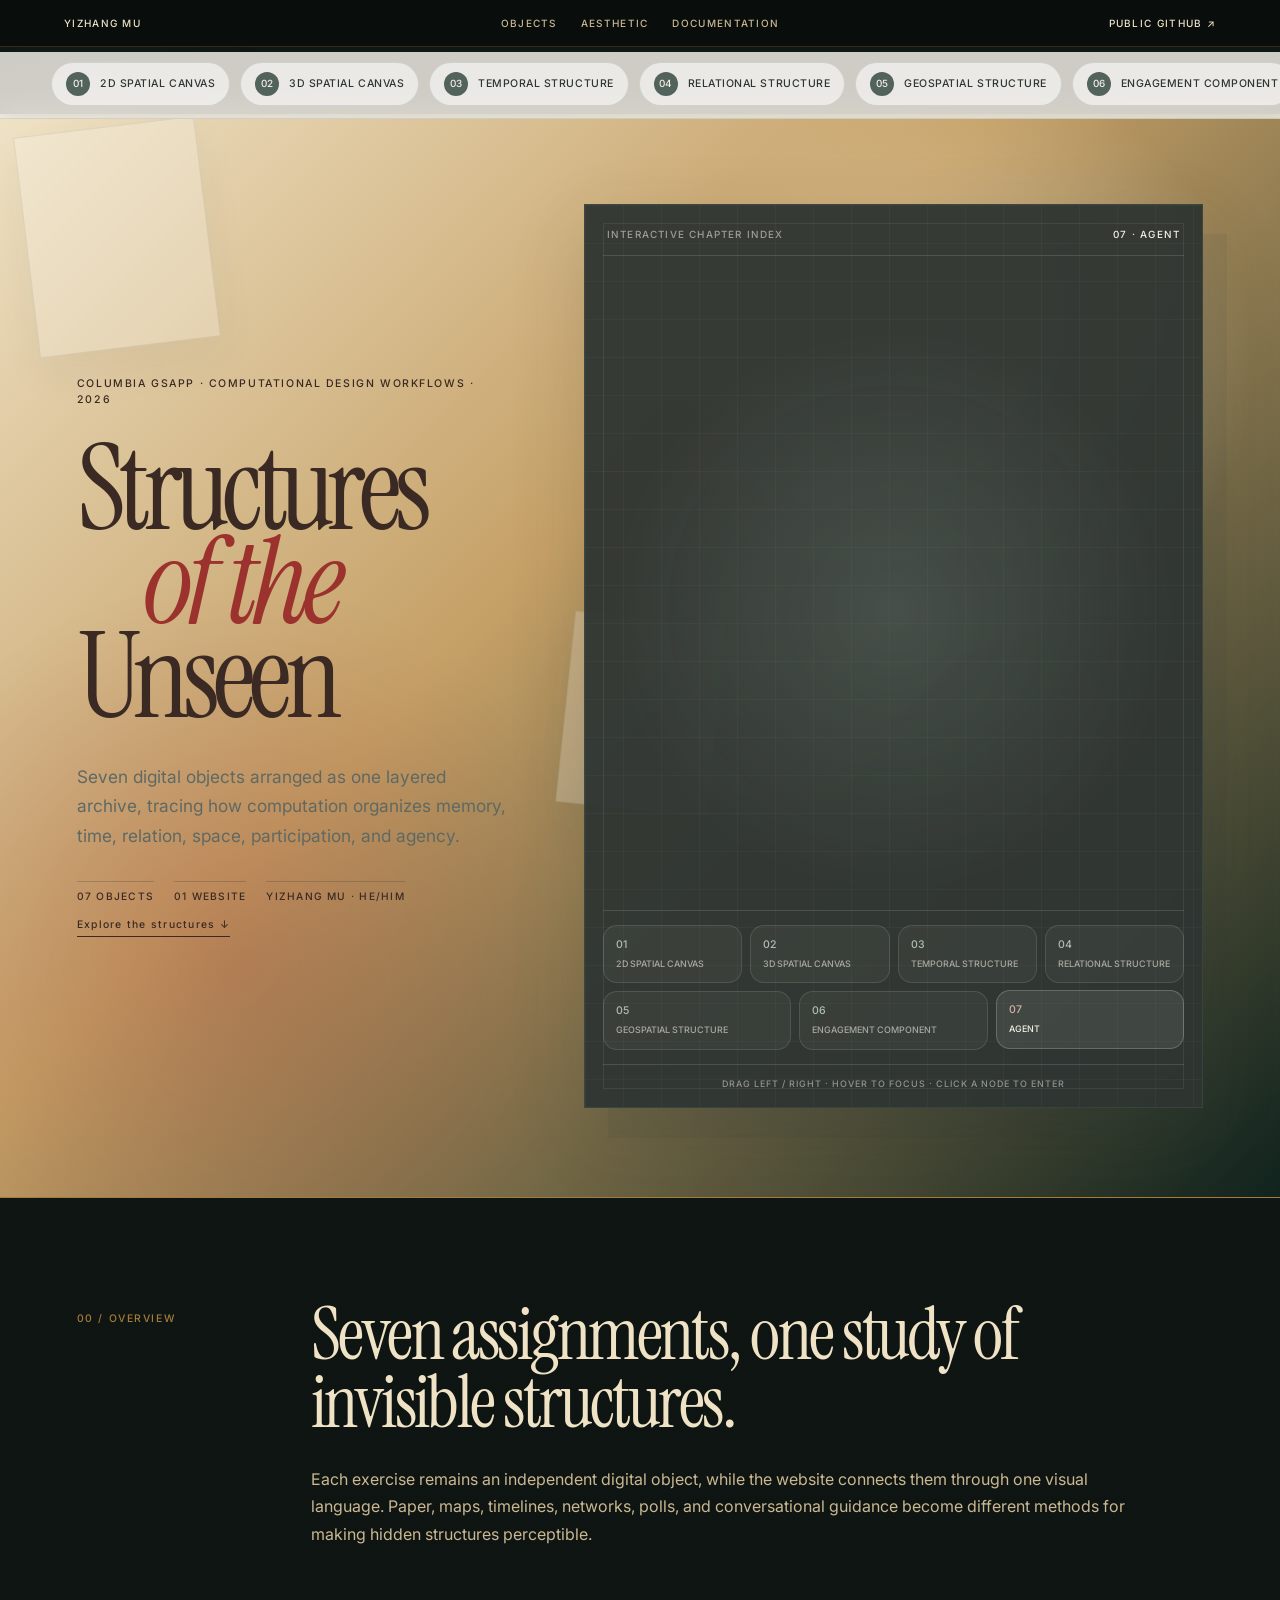
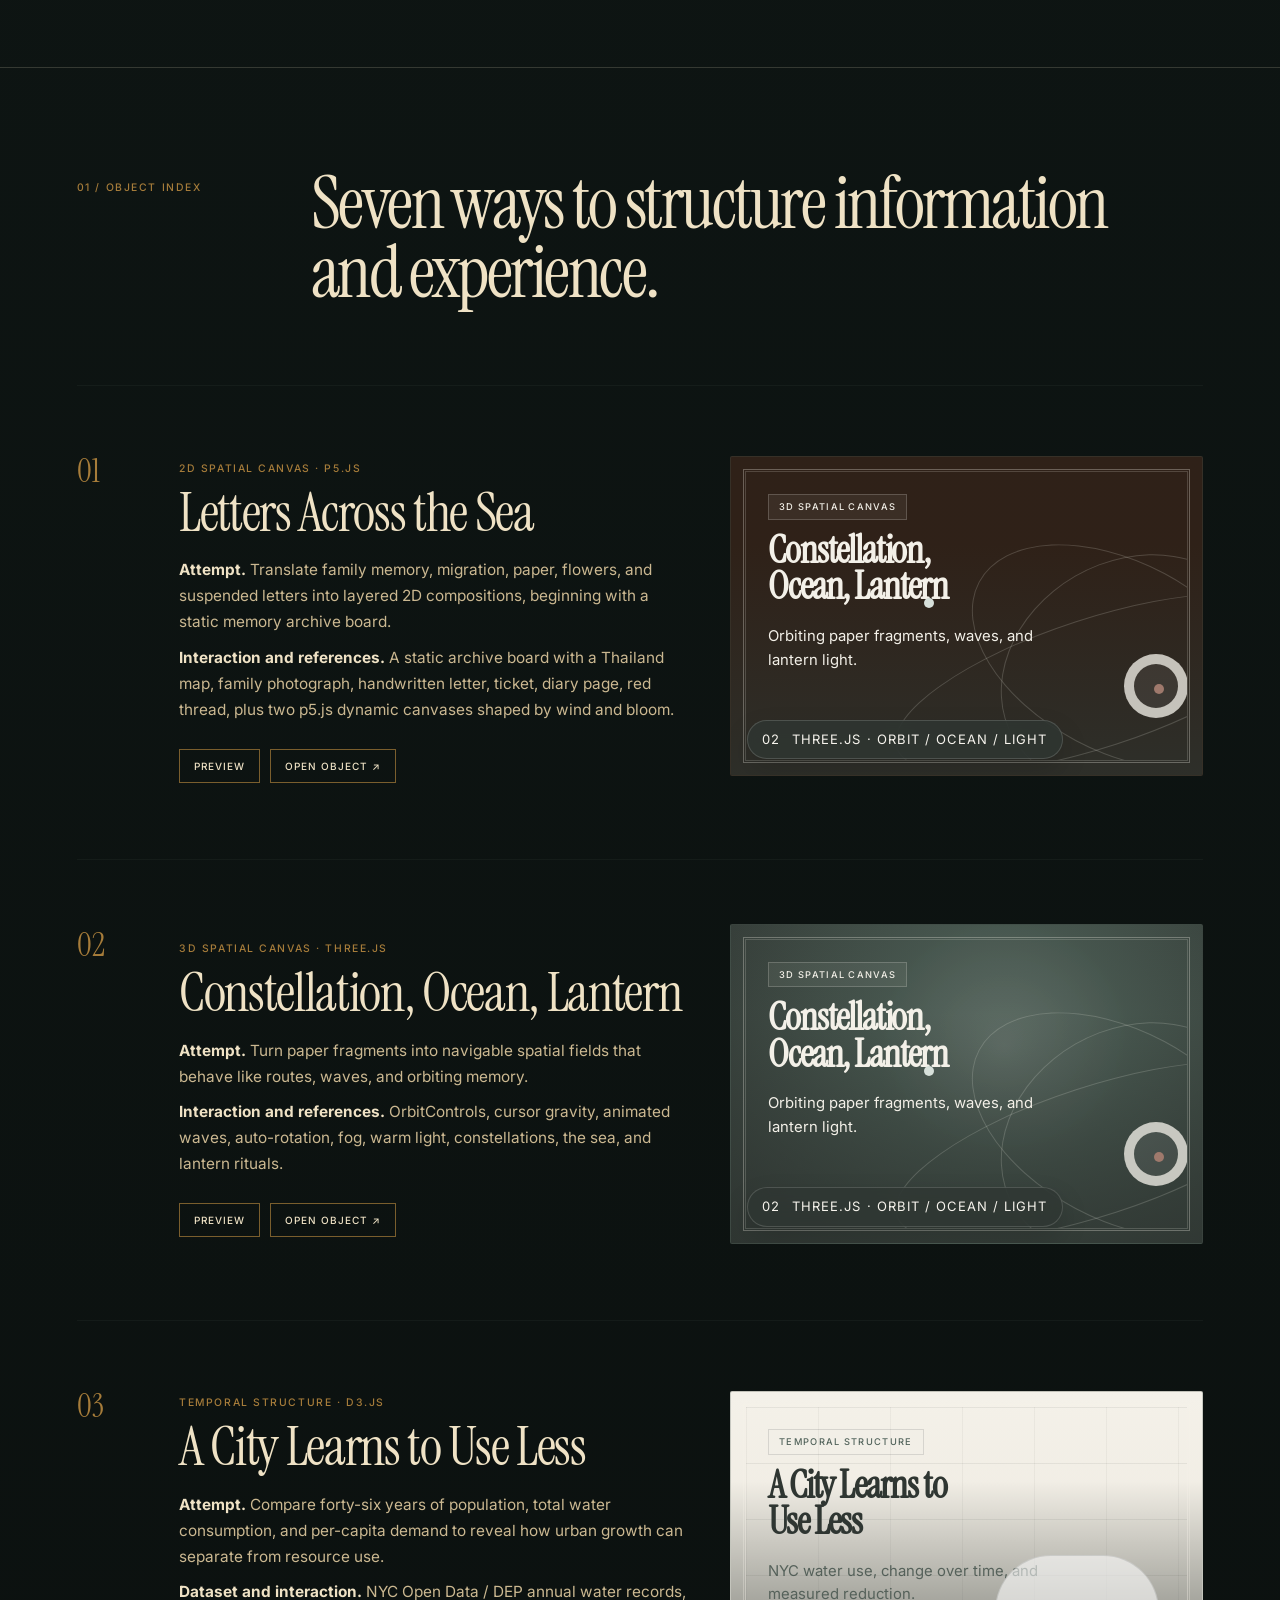
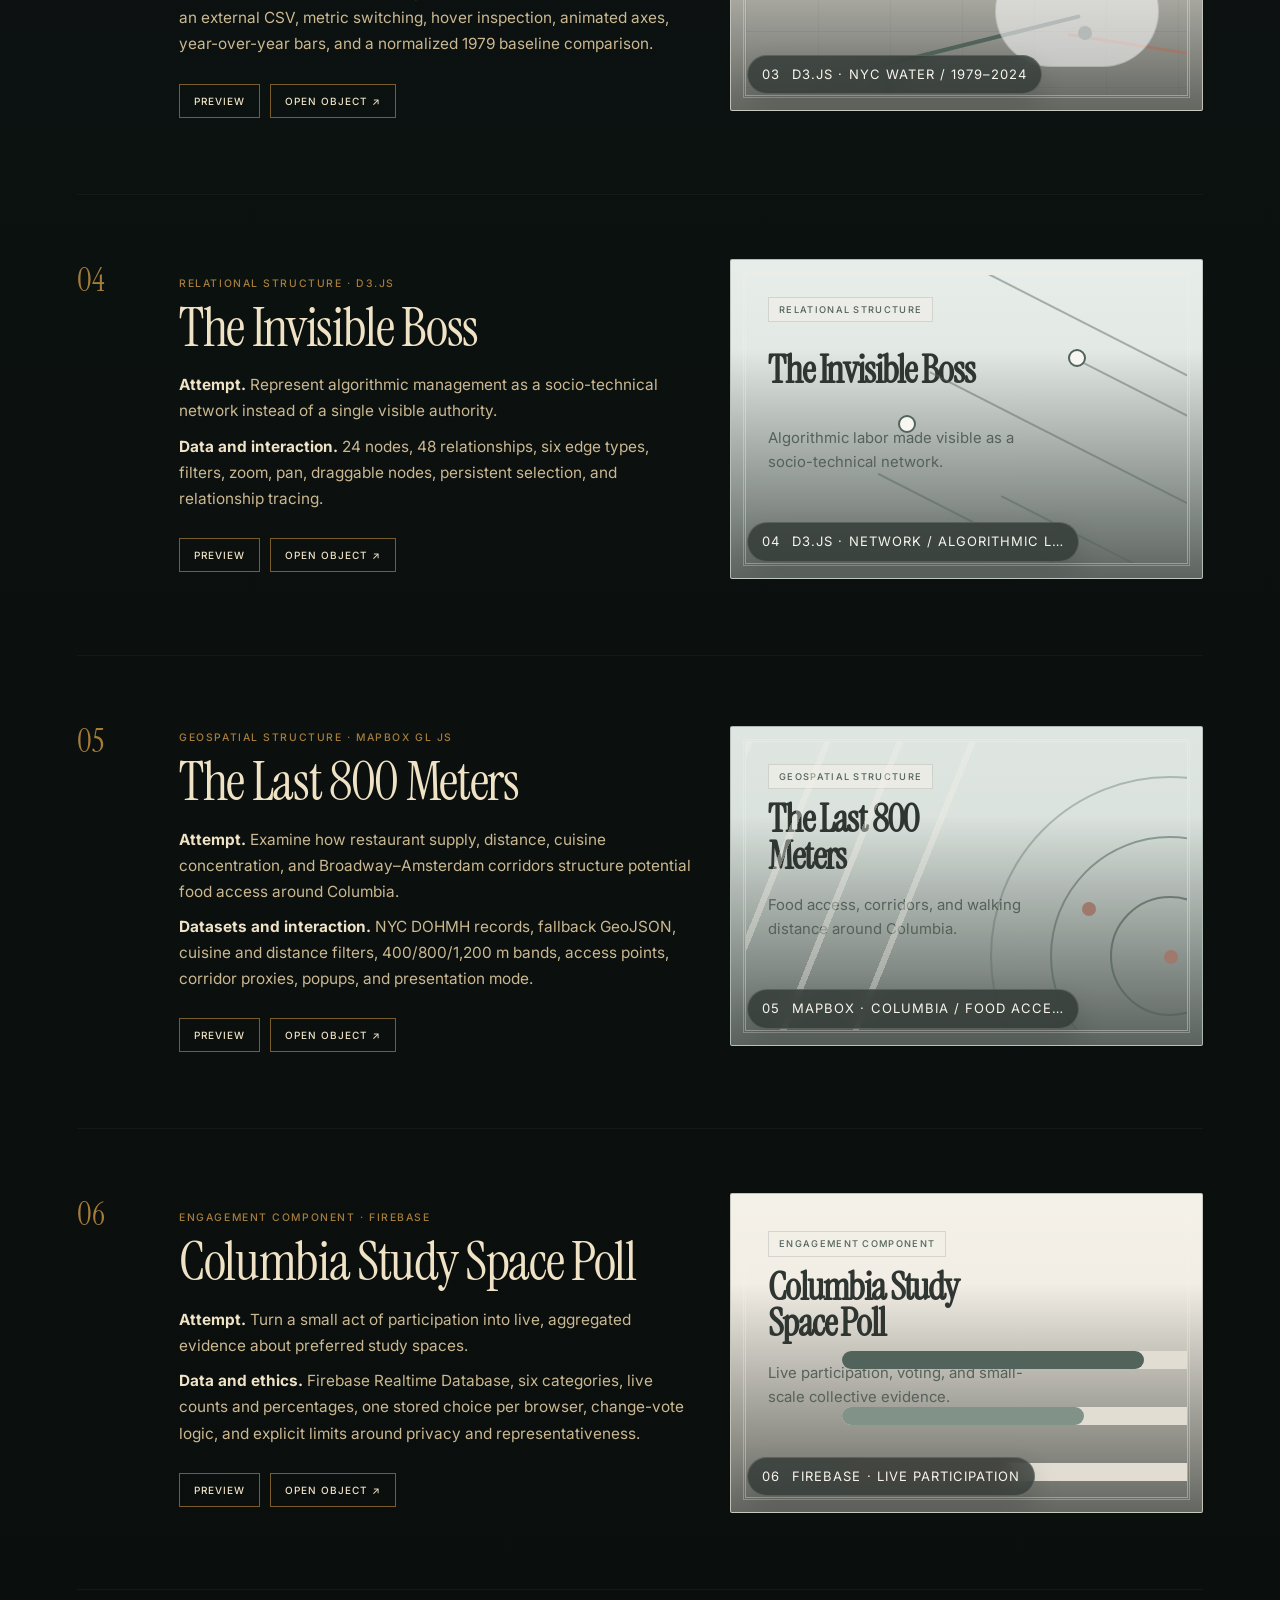
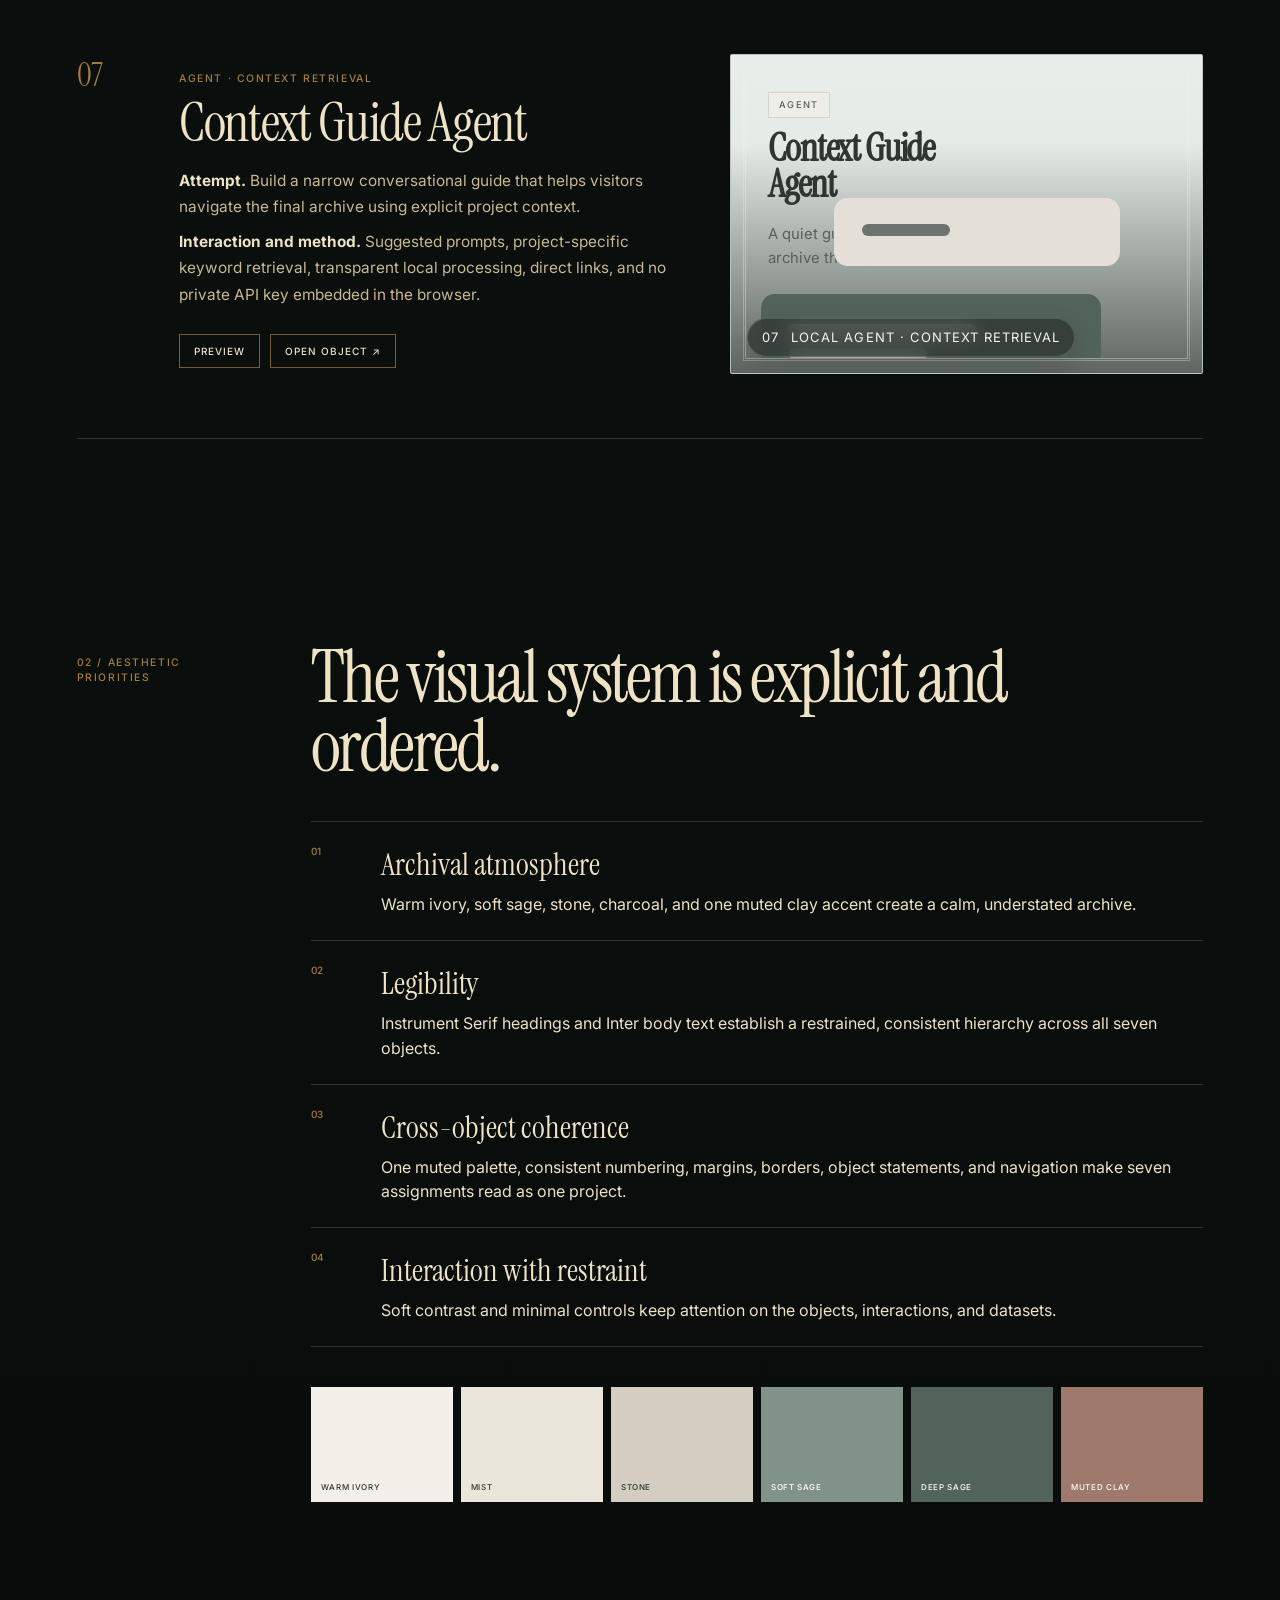
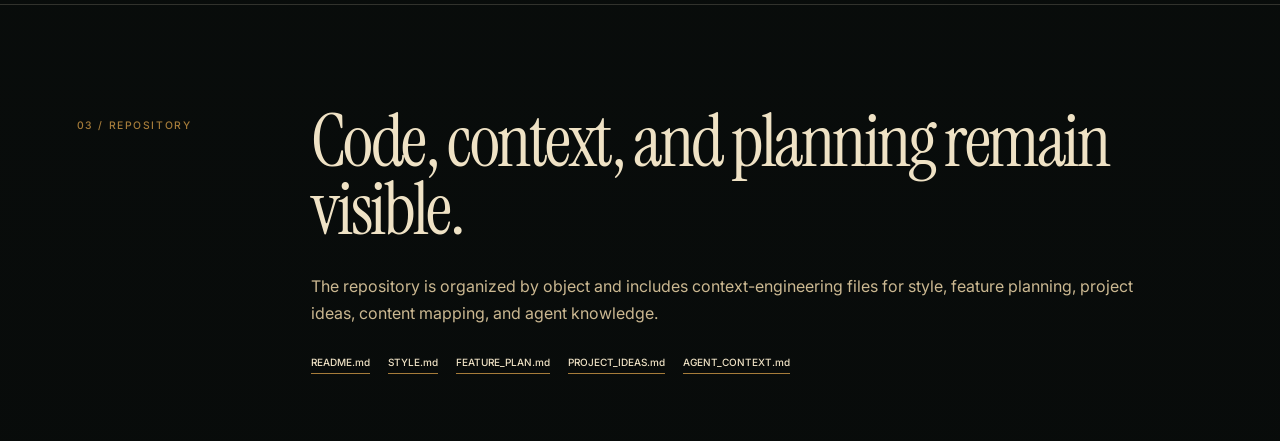
==== index.html @ 0175c6d7 "Add files via upload" ====
<!DOCTYPE html>

<html lang="en">
<head>
<meta charset="utf-8"/>
<meta content="width=device-width,initial-scale=1" name="viewport"/>
<meta content="Structures of the Unseen: seven digital objects for Columbia GSAPP Computational Design Workflows by Yizhang Mu." name="description"/>
<title>
   Structures of the Unseen — Yizhang Mu
  </title>
<link href="https://fonts.googleapis.com" rel="preconnect"/>
<link crossorigin="" href="https://fonts.gstatic.com" rel="preconnect"/>
<link href="https://fonts.googleapis.com/css2?family=Instrument+Serif:ital@0;1&amp;family=Inter:wght@400;700&amp;display=swap" rel="stylesheet"/><link href="styles.css" rel="stylesheet"/>
<link href="assets/quiet-theme.css" rel="stylesheet"/>
<meta content="#f3f0e8" name="theme-color"/>
</head>
<body>
<div aria-hidden="true" class="site-loader">
<div class="loader-orbit">
<i>
</i>
<i>
</i>
<i>
</i>
</div>
<p>
<span>
     07
    </span>
    assembling the structures
   </p>
</div>
<header class="topbar">
<a href="#top">
    Yizhang Mu
   </a>
<nav>
<a href="#objects">
     Objects
    </a>
<a href="#aesthetic">
     Aesthetic
    </a>
<a href="#documentation">
     Documentation
    </a>
</nav>
<a href="https://github.com/ym3178-afk/CWF" rel="noreferrer" target="_blank">
    Public GitHub ↗
   </a>
</header>
<nav aria-label="Quick links to the seven works" class="top-directory">
<a href="#object-01"><span>01</span>2D Spatial Canvas</a>
<a href="#object-02"><span>02</span>3D Spatial Canvas</a>
<a href="#object-03"><span>03</span>Temporal Structure</a>
<a href="#object-04"><span>04</span>Relational Structure</a>
<a href="#object-05"><span>05</span>Geospatial Structure</a>
<a href="#object-06"><span>06</span>Engagement Component</a>
<a href="#object-07"><span>07</span>Agent</a>
</nav>
<main id="top">
<section aria-labelledby="hero-title" class="hero orbital-hero">
<div class="hero-copy">
<p class="meta">
      COLUMBIA GSAPP · COMPUTATIONAL DESIGN WORKFLOWS · 2026
     </p>
<h1 id="hero-title">
<span>
       Structures
      </span>
<em>
       of the
      </em>
<span>
       Unseen
      </span>
</h1>
<p class="hero-statement">
      Seven digital objects arranged as one layered archive, tracing how computation organizes memory, time, relation, space, participation, and agency.
     </p>
<div aria-label="Project facts" class="hero-facts">
<span>
       07 OBJECTS
      </span>
<span>
       01 WEBSITE
      </span>
<span>
       YIZHANG MU · HE/HIM
      </span>
</div>
<a class="enter" href="#objects">
      Explore the structures ↓
     </a>
</div>
<div aria-label="Interactive chapter directory" class="sphere-stage">
<div class="sphere-heading">
<span>
       INTERACTIVE CHAPTER INDEX
      </span>
<strong id="sphere-current">
       01 · 2D Spatial Canvas
      </strong>
</div>
<canvas aria-label="Rotating spherical navigation with seven chapter nodes. Drag left or right and click a node to open its chapter." id="chapter-sphere">
</canvas>
<nav aria-label="Seven digital object chapters" class="sphere-labels">
<button data-node="0" data-target="object-01" type="button">
<span>
        01
       </span>
       2D spatial canvas
      </button>
<button data-node="1" data-target="object-02" type="button">
<span>
        02
       </span>
       3D spatial canvas
      </button>
<button data-node="2" data-target="object-03" type="button">
<span>
        03
       </span>
       Temporal structure
      </button>
<button data-node="3" data-target="object-04" type="button">
<span>
        04
       </span>
       Relational structure
      </button>
<button data-node="4" data-target="object-05" type="button">
<span>
        05
       </span>
       Geospatial structure
      </button>
<button data-node="5" data-target="object-06" type="button">
<span>
        06
       </span>
       Engagement component
      </button>
<button data-node="6" data-target="object-07" type="button">
<span>
        07
       </span>
       Agent
      </button>
</nav>
<p class="sphere-hint">
      Drag left / right · hover to focus · click a node to enter
     </p>
</div>
</section>
<section class="intro section">
<p class="index">
     00 / OVERVIEW
    </p>
<div>
<h2>
      Seven assignments, one study of invisible structures.
     </h2>
<p>
      Each exercise remains an independent digital object, while the website connects them through one visual language. Paper, maps, timelines, networks, polls, and conversational guidance become different methods for making hidden structures perceptible.
     </p>
</div>
</section>
<section class="objects" id="objects">
<div class="heading">
<p class="index">
      01 / OBJECT INDEX
     </p>
<h2>
      Seven ways to structure information and experience.
     </h2>
</div>
<article data-chapter="0" id="object-01">
<b>
      01
     </b>
<div>
<p class="type">
       2D SPATIAL CANVAS · P5.JS
      </p>
<h3>
       Letters Across the Sea
      </h3>
<p>
<strong>
        Attempt.
       </strong>
       Translate family memory, migration, paper, flowers, and suspended letters into layered 2D compositions, beginning with a static memory archive board.
      </p>
<p>
<strong>
        Interaction and references.
       </strong>
       A static archive board with a Thailand map, family photograph, handwritten letter, ticket, diary page, red thread, plus two p5.js dynamic canvases shaped by wind and bloom.
      </p>
<div class="actions">
<button data-src="objects/01-2d-spatial-canvas/index.html" data-title="2D Spatial Canvas">
        Preview
       </button>
<a href="objects/01-2d-spatial-canvas/index.html">
        Open object ↗
       </a>
</div>
</div>
<figure class="project-cover cover-editorial cover-02"><div class="cover-layout"><span class="cover-kicker">3D SPATIAL CANVAS</span><h4>Constellation, Ocean, Lantern</h4><p>Orbiting paper fragments, waves, and lantern light.</p><div class="cover-ornament"><i></i><i></i><i></i><i></i><i></i></div></div><figcaption><span>02</span><strong>THREE.JS · ORBIT / OCEAN / LIGHT</strong></figcaption></figure>
</article><article data-chapter="1" id="object-02">
<b>
      02
     </b>
<div>
<p class="type">
       3D SPATIAL CANVAS · THREE.JS
      </p>
<h3>
       Constellation, Ocean, Lantern
      </h3>
<p>
<strong>
        Attempt.
       </strong>
       Turn paper fragments into navigable spatial fields that behave like routes, waves, and orbiting memory.
      </p>
<p>
<strong>
        Interaction and references.
       </strong>
       OrbitControls, cursor gravity, animated waves, auto-rotation, fog, warm light, constellations, the sea, and lantern rituals.
      </p>
<div class="actions">
<button data-src="objects/02-3d-spatial-canvas/index.html" data-title="3D Spatial Canvas">
        Preview
       </button>
<a href="objects/02-3d-spatial-canvas/index.html">
        Open object ↗
       </a>
</div>
</div>
<figure class="project-cover cover-editorial cover-02"><div class="cover-layout"><span class="cover-kicker">3D SPATIAL CANVAS</span><h4>Constellation, Ocean, Lantern</h4><p>Orbiting paper fragments, waves, and lantern light.</p><div class="cover-ornament"><i></i><i></i><i></i><i></i><i></i></div></div><figcaption><span>02</span><strong>THREE.JS · ORBIT / OCEAN / LIGHT</strong></figcaption></figure>
</article>
<article data-chapter="2" id="object-03">
<b>
      03
     </b>
<div>
<p class="type">
       TEMPORAL STRUCTURE · D3.JS
      </p>
<h3>
       A City Learns to Use Less
      </h3>
<p>
<strong>
        Attempt.
       </strong>
       Compare forty-six years of population, total water consumption, and per-capita demand to reveal how urban growth can separate from resource use.
      </p>
<p>
<strong>
        Dataset and interaction.
       </strong>
       NYC Open Data / DEP annual water records, an external CSV, metric switching, hover inspection, animated axes, year-over-year bars, and a normalized 1979 baseline comparison.
      </p>
<div class="actions">
<button data-src="objects/03-temporal-structure/index.html" data-title="Temporal Structure">
        Preview
       </button>
<a href="objects/03-temporal-structure/index.html">
        Open object ↗
       </a>
</div>
</div>
<figure class="project-cover cover-editorial cover-03"><div class="cover-layout"><span class="cover-kicker">TEMPORAL STRUCTURE</span><h4>A City Learns to Use Less</h4><p>NYC water use, change over time, and measured reduction.</p><div class="cover-ornament"><i></i><i></i><i></i><i></i><i></i></div></div><figcaption><span>03</span><strong>D3.JS · NYC WATER / 1979–2024</strong></figcaption></figure>
</article>
<article data-chapter="3" id="object-04">
<b>
      04
     </b>
<div>
<p class="type">
       RELATIONAL STRUCTURE · D3.JS
      </p>
<h3>
       The Invisible Boss
      </h3>
<p>
<strong>
        Attempt.
       </strong>
       Represent algorithmic management as a socio-technical network instead of a single visible authority.
      </p>
<p>
<strong>
        Data and interaction.
       </strong>
       24 nodes, 48 relationships, six edge types, filters, zoom, pan, draggable nodes, persistent selection, and relationship tracing.
      </p>
<div class="actions">
<button data-src="objects/04-relational-structure/index.html" data-title="Relational Structure">
        Preview
       </button>
<a href="objects/04-relational-structure/index.html">
        Open object ↗
       </a>
</div>
</div>
<figure class="project-cover cover-editorial cover-04"><div class="cover-layout"><span class="cover-kicker">RELATIONAL STRUCTURE</span><h4>The Invisible Boss</h4><p>Algorithmic labor made visible as a socio-technical network.</p><div class="cover-ornament"><i></i><i></i><i></i><i></i><i></i><i></i></div></div><figcaption><span>04</span><strong>D3.JS · NETWORK / ALGORITHMIC LABOR</strong></figcaption></figure>
</article>
<article data-chapter="4" id="object-05">
<b>
      05
     </b>
<div>
<p class="type">
       GEOSPATIAL STRUCTURE · MAPBOX GL JS
      </p>
<h3>
       The Last 800 Meters
      </h3>
<p>
<strong>
        Attempt.
       </strong>
       Examine how restaurant supply, distance, cuisine concentration, and Broadway–Amsterdam corridors structure potential food access around Columbia.
      </p>
<p>
<strong>
        Datasets and interaction.
       </strong>
       NYC DOHMH records, fallback GeoJSON, cuisine and distance filters, 400/800/1,200 m bands, access points, corridor proxies, popups, and presentation mode.
      </p>
<div class="actions">
<button data-src="objects/05-geospatial-structure/index.html" data-title="Geospatial Structure">
        Preview
       </button>
<a href="objects/05-geospatial-structure/index.html">
        Open object ↗
       </a>
</div>
</div>
<figure class="project-cover cover-editorial cover-05"><div class="cover-layout"><span class="cover-kicker">GEOSPATIAL STRUCTURE</span><h4>The Last 800 Meters</h4><p>Food access, corridors, and walking distance around Columbia.</p><div class="cover-ornament"><i></i><i></i><i></i><i></i><i></i></div></div><figcaption><span>05</span><strong>MAPBOX · COLUMBIA / FOOD ACCESS</strong></figcaption></figure>
</article>
<article data-chapter="5" id="object-06">
<b>
      06
     </b>
<div>
<p class="type">
       ENGAGEMENT COMPONENT · FIREBASE
      </p>
<h3>
       Columbia Study Space Poll
      </h3>
<p>
<strong>
        Attempt.
       </strong>
       Turn a small act of participation into live, aggregated evidence about preferred study spaces.
      </p>
<p>
<strong>
        Data and ethics.
       </strong>
       Firebase Realtime Database, six categories, live counts and percentages, one stored choice per browser, change-vote logic, and explicit limits around privacy and representativeness.
      </p>
<div class="actions">
<button data-src="objects/06-engagement-component/index.html" data-title="Engagement Component">
        Preview
       </button>
<a href="objects/06-engagement-component/index.html">
        Open object ↗
       </a>
</div>
</div>
<figure class="project-cover cover-editorial cover-06"><div class="cover-layout"><span class="cover-kicker">ENGAGEMENT COMPONENT</span><h4>Columbia Study Space Poll</h4><p>Live participation, voting, and small-scale collective evidence.</p><div class="cover-ornament"><i></i><i></i><i></i><i></i><i></i><i></i></div></div><figcaption><span>06</span><strong>FIREBASE · LIVE PARTICIPATION</strong></figcaption></figure>
</article>
<article data-chapter="6" id="object-07">
<b>
      07
     </b>
<div>
<p class="type">
       AGENT · CONTEXT RETRIEVAL
      </p>
<h3>
       Context Guide Agent
      </h3>
<p>
<strong>
        Attempt.
       </strong>
       Build a narrow conversational guide that helps visitors navigate the final archive using explicit project context.
      </p>
<p>
<strong>
        Interaction and method.
       </strong>
       Suggested prompts, project-specific keyword retrieval, transparent local processing, direct links, and no private API key embedded in the browser.
      </p>
<div class="actions">
<button data-src="objects/07-agent/index.html" data-title="Context Guide Agent">
        Preview
       </button>
<a href="objects/07-agent/index.html">
        Open object ↗
       </a>
</div>
</div>
<figure class="project-cover cover-editorial cover-07"><div class="cover-layout"><span class="cover-kicker">AGENT</span><h4>Context Guide Agent</h4><p>A quiet guide for navigating the archive through project context.</p><div class="cover-ornament"><i></i><i></i><i></i><i></i><i></i></div></div><figcaption><span>07</span><strong>LOCAL AGENT · CONTEXT RETRIEVAL</strong></figcaption></figure>
</article>
</section>
<section class="section" id="aesthetic">
<p class="index">
     02 / AESTHETIC PRIORITIES
    </p>
<div>
<h2>
      The visual system is explicit and ordered.
     </h2>
<ol>
<li>
<span>
        01
       </span>
<div>
<strong>
         Archival atmosphere
        </strong>
<p>
         Warm ivory, soft sage, stone, charcoal, and one muted clay accent create a calm, understated archive.
        </p>
</div>
</li>
<li>
<span>
        02
       </span>
<div>
<strong>
         Legibility
        </strong>
<p>Instrument Serif headings and Inter body text establish a restrained, consistent hierarchy across all seven objects.</p>
</div>
</li>
<li>
<span>
        03
       </span>
<div>
<strong>
         Cross-object coherence
        </strong>
<p>
         One muted palette, consistent numbering, margins, borders, object statements, and navigation make seven assignments read as one project.
        </p>
</div>
</li>
<li>
<span>
        04
       </span>
<div>
<strong>
         Interaction with restraint
        </strong>
<p>
         Soft contrast and minimal controls keep attention on the objects, interactions, and datasets.
        </p>
</div>
</li>
</ol>
<div class="palette">
<i style="--c:#f3f0e8;color:#2f3632">
       WARM IVORY
      </i>
<i style="--c:#ebe6dc;color:#2f3632">
       MIST
      </i>
<i style="--c:#d4cdc1;color:#2f3632">
       STONE
      </i>
<i style="--c:#819389">
       SOFT SAGE
      </i>
<i style="--c:#52635b">
       DEEP SAGE
      </i>
<i style="--c:#9f796c">
       MUTED CLAY
      </i>
</div>
</div>
</section>
<section class="section" id="documentation">
<p class="index">
     03 / REPOSITORY
    </p>
<div>
<h2>
      Code, context, and planning remain visible.
     </h2>
<p>
      The repository is organized by object and includes context-engineering files for style, feature planning, project ideas, content mapping, and agent knowledge.
     </p>
<div class="docs">
<a href="README.md">
       README.md
      </a>
<a href="context/STYLE.md">
       STYLE.md
      </a>
<a href="context/FEATURE_PLAN.md">
       FEATURE_PLAN.md
      </a>
<a href="context/PROJECT_IDEAS.md">
       PROJECT_IDEAS.md
      </a>
<a href="context/AGENT_CONTEXT.md">
       AGENT_CONTEXT.md
      </a>
</div>
</div>
</section>
</main>
<footer>
<div>
<small>
     STRUCTURES OF THE UNSEEN
    </small>
<strong>
     Yizhang Mu
    </strong>
</div>
<div>
<small>
     SUBMISSION
    </small>
<a href="https://github.com/ym3178-afk/CWF" target="_blank">
     Public GitHub repository ↗
    </a>
</div>
<div>
<small>
     COURSE
    </small>
<strong>
     Columbia GSAPP · CDP · 2026
    </strong>
</div>
</footer>
<dialog id="preview">
<header>
<span id="preview-title">
     Object preview
    </span>
<button aria-label="Close">
     ×
    </button>
</header>
<iframe title="Digital object preview">
</iframe>
</dialog>
<script src="app.js">
</script>
</body>
</html>
---- styles.css ----
:root{--deep:#0f1715;--paper:#efe2c5;--old:#d7c19b;--ink:#3a2a23;--red:#9b322d;--brass:#a67c3a;--leaf:#425f52;--muted:#cbb891;--line:rgba(239,226,197,.18)}*{box-sizing:border-box}html{scroll-behavior:smooth}body{margin:0;background:linear-gradient(#0f1715,#080b0a);color:var(--paper);font-family:Inter,-apple-system,"Segoe UI",sans-serif}body:before{content:"";position:fixed;inset:0;pointer-events:none;background-image:radial-gradient(circle,rgba(239,226,197,.1) 0 1px,transparent 1.5px);background-size:27px 27px;opacity:.08;z-index:99}.topbar{position:sticky;top:0;z-index:90;display:grid;grid-template-columns:1fr auto 1fr;align-items:center;padding:17px 5vw;background:rgba(9,13,12,.86);backdrop-filter:blur(16px);border-bottom:1px solid rgba(166,124,58,.27);font:500 10px Inter;letter-spacing:.13em;text-transform:uppercase}.topbar a{color:var(--paper);text-decoration:none}.topbar nav{display:flex;gap:24px}.topbar nav a{color:var(--muted)}.topbar>a:last-child{justify-self:end}.hero{min-height:calc(100vh - 52px);padding:78px 6vw 55px;display:flex;flex-direction:column;justify-content:center;background:radial-gradient(circle at 75% 23%,rgba(239,226,197,.5),transparent 23%),radial-gradient(circle at 18% 78%,rgba(155,50,45,.26),transparent 28%),linear-gradient(135deg,#efe2c5,#c5a066 42%,#10231e);color:var(--ink);border-bottom:1px solid var(--brass)}.meta,.index,.type{font:500 10px Inter;letter-spacing:.15em;text-transform:uppercase}.hero h1{font:500 clamp(90px,15vw,210px)/.65 "Instrument Serif";letter-spacing:-.065em;margin:42px 0 55px}.hero h1 em{font-weight:400;color:var(--red)}.hero-bottom{display:grid;grid-template-columns:minmax(0,760px) 1fr;gap:50px;align-items:end}.hero-bottom>p{font:400 clamp(25px,3vw,42px)/1.12 "Instrument Serif";margin:0}.hero-bottom>div{justify-self:end;display:grid;gap:8px;text-align:right;font:500 10px Inter;letter-spacing:.12em}.enter{margin-top:55px;align-self:flex-start;color:var(--ink);text-decoration:none;border-bottom:1px solid var(--ink);padding-bottom:5px;font:500 10px Inter;letter-spacing:.12em}.section{display:grid;grid-template-columns:220px 1fr;gap:50px;padding:105px 6vw;border-bottom:1px solid var(--line)}.index,.type{color:var(--brass)}h2,h3{font-family:"Instrument Serif";font-weight:500}.section h2,.heading h2{font-size:clamp(50px,7vw,105px);line-height:.88;letter-spacing:-.045em;margin:0 0 28px}.section>div>p{max-width:850px;color:var(--muted);font-size:18px;line-height:1.75}.objects{padding:105px 6vw}.heading{display:grid;grid-template-columns:220px 1fr;gap:50px;margin-bottom:50px}.objects article{display:grid;grid-template-columns:75px 1fr minmax(280px,38%);gap:34px;padding:55px 0;border-top:1px solid var(--line);align-items:center}.objects article:last-child{border-bottom:1px solid var(--line)}.objects article>b{align-self:start;color:var(--brass);font:400 40px "Instrument Serif"}.objects h3{font-size:clamp(42px,5vw,73px);line-height:.94;letter-spacing:-.035em;margin:0 0 23px}.objects article>div>p:not(.type){max-width:780px;color:var(--muted);line-height:1.65;margin:9px 0}.objects article>div>p strong{color:var(--paper)}.actions{display:flex;gap:10px;flex-wrap:wrap;margin-top:26px}.actions button,.actions a{border:1px solid rgba(166,124,58,.72);background:transparent;color:var(--paper);padding:10px 14px;text-decoration:none;font:500 10px Inter;letter-spacing:.1em;text-transform:uppercase;cursor:pointer}.actions button:hover,.actions a:hover{background:var(--paper);color:var(--ink)}figure{margin:0;height:290px;border:1px solid rgba(166,124,58,.75);position:relative;overflow:hidden;background:#111a17;box-shadow:15px 17px 0 rgba(0,0,0,.26)}.v2d{background:linear-gradient(135deg,#9fb5b2,#78908c)}.v2d:before{content:"";position:absolute;left:39%;top:-10%;width:105px;height:190px;background:var(--red);border-radius:60% 45%;transform:rotate(25deg);box-shadow:-78px 80px 0 -18px #81272d,88px 75px 0 -22px #aa4039}.v2d i{position:absolute;left:49%;top:45%;height:155px;width:1px;background:var(--ink);box-shadow:-68px 8px 0 var(--ink),70px -3px 0 var(--ink)}.v2d span{position:absolute;bottom:18px;left:18px;color:var(--ink);font:500 9px Inter;letter-spacing:.1em}.v3d{background:radial-gradient(circle at 50% 48%,#e6bc78 0 4%,rgba(166,124,58,.25) 5% 12%,transparent 13%),#0f1715}.v3d:before,.v3d:after{content:"";position:absolute;inset:16%;border:1px solid rgba(239,226,197,.25);border-radius:50%;transform:rotate(18deg)}.v3d:after{inset:27% 10%;transform:rotate(-25deg)}.v3d i,.v3d span{position:absolute;left:48%;top:45%;width:20px;height:13px;background:var(--paper);box-shadow:70px 40px 0 var(--old),-85px 65px 0 var(--paper),35px -65px 0 var(--old),-58px -38px 0 var(--paper)}.v3d span{left:24%;top:30%;transform:rotate(35deg)}.vtime{display:flex;align-items:flex-end;gap:12px;padding:28px;background:#111917}.vtime:before{content:"1923 — 2024";position:absolute;top:18px;left:22px;color:var(--muted);font:500 9px Inter}.vtime i{flex:1;background:var(--brass);height:30%}.vtime i:nth-child(2){height:58%;background:var(--paper)}.vtime i:nth-child(3){height:75%;background:var(--red)}.vtime i:nth-child(4){height:44%;background:var(--leaf)}.vtime i:nth-child(5){height:88%;background:var(--old)}.vnetwork{background:radial-gradient(circle,rgba(155,50,45,.25),transparent 38%),#101715}.vnetwork:before,.vnetwork:after,.vnetwork span{content:"";position:absolute;height:1px;width:60%;left:20%;top:48%;background:rgba(239,226,197,.42);transform:rotate(18deg)}.vnetwork:after{top:62%;transform:rotate(-23deg)}.vnetwork span{left:30%;top:25%;width:55%;transform:rotate(55deg)}.vnetwork i{position:absolute;width:22px;height:22px;border-radius:50%;background:var(--paper)}.vnetwork i:nth-child(1){left:46%;top:42%;width:42px;height:42px;background:var(--red)}.vnetwork i:nth-child(2){left:18%;top:27%}.vnetwork i:nth-child(3){right:18%;top:25%;background:var(--brass)}.vnetwork i:nth-child(4){left:28%;bottom:20%;background:var(--leaf)}.vmap{background:linear-gradient(20deg,rgba(66,95,82,.86),rgba(15,23,21,.96)),repeating-linear-gradient(55deg,transparent 0 22px,rgba(239,226,197,.18) 23px 24px)}.vmap:before,.vmap:after{content:"";position:absolute;border:2px solid var(--brass);border-radius:50%;left:50%;top:50%;transform:translate(-50%,-50%)}.vmap:before{width:145px;height:145px}.vmap:after{width:235px;height:235px;border-color:rgba(239,226,197,.3)}.vmap i{position:absolute;left:52%;top:44%;width:14px;height:14px;border-radius:50%;background:var(--red);box-shadow:55px 65px 0 #e4572e,-75px 48px 0 #276fbf,82px -42px 0 #dca62a,-52px -60px 0 #8a5a44}.vmap span{position:absolute;left:25%;top:-5%;height:115%;width:3px;background:var(--paper);transform:rotate(15deg);opacity:.55}.vpoll{padding:58px 28px 26px;display:grid;gap:17px;background:var(--paper)}.vpoll:before{content:"LIVE RESPONSES";position:absolute;top:20px;left:28px;color:var(--ink);font:500 9px Inter}.vpoll i{display:block;height:23px;background:var(--red);width:82%}.vpoll i:nth-child(2){background:var(--brass);width:63%}.vpoll i:nth-child(3){background:var(--leaf);width:46%}.vpoll i:nth-child(4){background:var(--old);width:29%}.vagent{padding:23px;background:linear-gradient(145deg,#15231e,#0b100e);font-family:Inter}.vagent small{color:var(--brass);letter-spacing:.15em}.vagent p{margin:40px 0 24px;background:var(--paper);color:var(--ink);padding:17px;font-size:12px}.vagent strong{display:block;background:var(--red);padding:14px;font-size:10px}.section ol{list-style:none;padding:0;margin:40px 0}.section li{display:grid;grid-template-columns:55px 1fr;gap:15px;padding:23px 0;border-top:1px solid var(--line)}.section li:last-child{border-bottom:1px solid var(--line)}.section li>span{color:var(--brass);font:500 10px Inter}.section li strong{font:500 31px "Instrument Serif"}.section li p{margin:7px 0 0!important;font-size:16px!important}.palette{display:grid;grid-template-columns:repeat(6,1fr);gap:8px}.palette i{height:115px;background:var(--c);padding:10px;display:flex;align-items:flex-end;color:white;font:500 8px Inter;letter-spacing:.08em}.palette i:nth-child(2),.palette i:nth-child(3){color:var(--ink)}.docs{display:flex;flex-wrap:wrap;gap:18px;margin-top:28px}.docs a{color:var(--paper);text-decoration:none;border-bottom:1px solid var(--brass);padding-bottom:5px;font:500 10px Inter}footer{padding:65px 6vw;background:var(--paper);color:var(--ink);display:grid;grid-template-columns:repeat(3,1fr);gap:25px}footer div{display:grid;gap:8px}footer small{font:500 9px Inter;letter-spacing:.13em}footer strong,footer a{font:500 24px "Instrument Serif";color:var(--ink);text-decoration:none}dialog{width:min(94vw,1400px);height:min(90vh,900px);padding:0;border:1px solid var(--brass);background:var(--deep);color:var(--paper)}dialog::backdrop{background:rgba(4,7,6,.86);backdrop-filter:blur(7px)}dialog header{height:50px;display:flex;justify-content:space-between;align-items:center;padding:0 15px;border-bottom:1px solid rgba(166,124,58,.4);font:500 10px Inter;letter-spacing:.12em;text-transform:uppercase}dialog header button{border:0;background:transparent;color:var(--paper);font-size:29px;cursor:pointer}dialog iframe{width:100%;height:calc(100% - 50px);border:0;background:white}@media(max-width:960px){.topbar{grid-template-columns:1fr auto}.topbar nav{display:none}.hero-bottom,.section,.heading{grid-template-columns:1fr}.hero-bottom>div{justify-self:start;text-align:left}.objects article{grid-template-columns:55px 1fr}.objects figure{grid-column:2}.palette{grid-template-columns:repeat(3,1fr)}footer{grid-template-columns:1fr}}@media(max-width:650px){.topbar>a:last-child{display:none}.hero h1{font-size:82px}.objects article{grid-template-columns:1fr}.objects figure{grid-column:1;height:235px}.palette{grid-template-columns:repeat(2,1fr)}.section h2,.heading h2{font-size:54px}}

/* ================================================================
   ORBITAL LANDING + REFINED TYPOGRAPHY
   The opening canvas is a quiet 3D-projected chapter directory.
   ================================================================ */

:root{
  --type-display:clamp(4rem,9.4vw,8.6rem);
  --type-section:clamp(2.75rem,5.7vw,5.4rem);
  --type-object:clamp(2.1rem,4.2vw,3.6rem);
  --type-body:1rem;
  --type-small:.72rem;
}

body{font-size:var(--type-body);line-height:1.55}

.site-loader{
  position:fixed;inset:0;z-index:9999;display:grid;place-content:center;gap:24px;
  background:#f3f0e8;color:#2f3632;transition:opacity .75s ease,visibility .75s ease;
}
body.is-loaded .site-loader{opacity:0;visibility:hidden;pointer-events:none}
.loader-orbit{position:relative;width:92px;height:92px;margin:auto;border:1px solid rgba(82,99,91,.22);border-radius:50%}
.loader-orbit::before,.loader-orbit::after{content:"";position:absolute;inset:12px;border:1px solid rgba(82,99,91,.32);border-radius:50%;transform:rotate(58deg) scaleY(.42)}
.loader-orbit::after{transform:rotate(-42deg) scaleY(.55)}
.loader-orbit i{position:absolute;left:50%;top:50%;width:8px;height:8px;margin:-4px;border-radius:50%;background:#52635b;transform-origin:4px 4px;animation:loader-orbit 1.45s linear infinite}
.loader-orbit i:nth-child(2){animation-delay:-.48s;background:#819389}.loader-orbit i:nth-child(3){animation-delay:-.96s;background:#9f796c}
.site-loader p{margin:0;font:500 .66rem Inter;letter-spacing:.16em;text-transform:uppercase}
.site-loader p span{display:inline-block;margin-right:10px;color:#52635b}
@keyframes loader-orbit{from{transform:rotate(0deg) translateX(42px)}to{transform:rotate(360deg) translateX(42px)}}

.orbital-hero{
  min-height:calc(100svh - 52px);padding:clamp(56px,7vw,96px) 6vw;
  display:grid;grid-template-columns:minmax(0,.82fr) minmax(480px,1.18fr);gap:clamp(40px,6vw,100px);
  align-items:center;overflow:hidden;
}
.hero-copy{position:relative;z-index:2;max-width:730px}
.orbital-hero .meta{margin:0 0 34px;font-size:.66rem;line-height:1.5}
.orbital-hero h1{
  margin:0;font:500 var(--type-display)/.78 "Instrument Serif";letter-spacing:-.055em;
  display:grid;width:min-content;
}
.orbital-hero h1 span,.orbital-hero h1 em{display:block;white-space:nowrap}
.orbital-hero h1 em{font-weight:400;padding-left:.55em}
.hero-statement{max-width:630px;margin:38px 0 0;font-size:clamp(1rem,1.35vw,1.2rem);line-height:1.72;color:#5f6963}
.hero-facts{display:flex;flex-wrap:wrap;gap:10px 20px;margin-top:30px;font:500 .64rem Inter;letter-spacing:.12em}
.hero-facts span{padding:8px 0;border-top:1px solid rgba(47,54,50,.24)}
.orbital-hero .enter{margin-top:38px;font-size:.65rem}

.sphere-stage{
  position:relative;min-height:min(76vh,760px);display:grid;grid-template-rows:auto minmax(360px,1fr) auto auto;
  align-items:stretch;padding:18px;border:1px solid rgba(82,99,91,.3);background:rgba(47,54,50,.96);
  box-shadow:18px 22px 0 rgba(47,54,50,.09);color:#f3f0e8;isolation:isolate;
}
.sphere-stage::before{content:"";position:absolute;inset:0;pointer-events:none;background:radial-gradient(circle at 50% 45%,rgba(129,147,137,.25),transparent 48%),linear-gradient(rgba(243,240,232,.03) 1px,transparent 1px),linear-gradient(90deg,rgba(243,240,232,.03) 1px,transparent 1px);background-size:auto,38px 38px,38px 38px;z-index:-1}
.sphere-heading{display:flex;justify-content:space-between;gap:20px;align-items:center;padding:5px 4px 15px;border-bottom:1px solid rgba(243,240,232,.14);font:500 .62rem Inter;letter-spacing:.12em;text-transform:uppercase}
.sphere-heading span{color:rgba(243,240,232,.55)}.sphere-heading strong{font-weight:500;color:#f3f0e8;text-align:right}
#chapter-sphere{display:block;width:100%;height:100%;min-height:380px;touch-action:none;cursor:grab}
#chapter-sphere.is-dragging{cursor:grabbing}
.sphere-labels{display:grid;grid-template-columns:repeat(7,minmax(0,1fr));border-top:1px solid rgba(243,240,232,.14);border-bottom:1px solid rgba(243,240,232,.14)}
.sphere-labels button{min-width:0;padding:12px 8px;border:0;border-right:1px solid rgba(243,240,232,.11);background:transparent;color:rgba(243,240,232,.54);font:500 .55rem/1.35 Inter;text-align:left;text-transform:uppercase;cursor:pointer;transition:background .25s ease,color .25s ease}
.sphere-labels button:last-child{border-right:0}.sphere-labels button span{display:block;margin-bottom:6px;font-size:.66rem;color:#aebdb5}
.sphere-labels button:hover,.sphere-labels button.is-active{background:rgba(243,240,232,.09);color:#f3f0e8}.sphere-labels button.is-active span{color:#d7b0a3}
.sphere-hint{margin:0;padding:13px 4px 0;color:rgba(243,240,232,.5);font:500 .56rem Inter;letter-spacing:.11em;text-transform:uppercase;text-align:center}

/* Calmer, more readable global hierarchy */
.section,.objects{padding-top:clamp(72px,8vw,105px);padding-bottom:clamp(72px,8vw,105px)}
.section{grid-template-columns:170px minmax(0,1fr);gap:clamp(32px,5vw,70px)}
.heading{grid-template-columns:170px minmax(0,1fr);gap:clamp(32px,5vw,70px)}
.section h2,.heading h2{font-size:var(--type-section);line-height:.94;letter-spacing:-.035em;max-width:1060px}
.section>div>p{font-size:clamp(1rem,1.25vw,1.1rem);line-height:1.72}
.objects article{grid-template-columns:58px minmax(0,1fr) minmax(270px,35%);gap:clamp(24px,3vw,48px);padding:clamp(42px,5vw,64px) 0;scroll-margin-top:76px}
.objects article>b{font-size:2rem}
.objects h3{font-size:var(--type-object);line-height:.98;letter-spacing:-.025em;margin-bottom:18px}
.objects article>div>p:not(.type){font-size:clamp(.96rem,1.15vw,1.05rem);line-height:1.7}
.meta,.index,.type{font-size:.65rem;line-height:1.5}
figure{height:clamp(235px,25vw,310px)}
.section li strong{font-size:clamp(1.55rem,2.4vw,2.05rem)}
footer strong,footer a{font-size:clamp(1.25rem,2vw,1.65rem)}

/* Scroll reveal: motion supports hierarchy without competing with content. */
.js .reveal-item{opacity:0;transform:translateY(30px);transition:opacity .8s cubic-bezier(.2,.72,.25,1),transform .8s cubic-bezier(.2,.72,.25,1)}
.js .reveal-item.is-visible{opacity:1;transform:none}
.objects article.is-sphere-target{background:linear-gradient(90deg,rgba(129,147,137,.10),transparent 70%)}

@media(max-width:1100px){
  .orbital-hero{grid-template-columns:1fr;min-height:auto}
  .hero-copy{max-width:860px}.sphere-stage{min-height:680px}
}
@media(max-width:960px){
  .objects article{grid-template-columns:46px minmax(0,1fr)}
  .objects figure{grid-column:2}.section,.heading{grid-template-columns:1fr}
}
@media(max-width:760px){
  .orbital-hero{padding:54px 5vw 68px}.orbital-hero h1{font-size:clamp(3.8rem,19vw,6.2rem)}
  .sphere-stage{min-height:610px;padding:13px}.sphere-heading{align-items:flex-start;flex-direction:column}
  #chapter-sphere{min-height:360px}.sphere-labels{grid-template-columns:repeat(2,1fr)}
  .sphere-labels button{border-bottom:1px solid rgba(243,240,232,.11)}
  .sphere-labels button:nth-child(2n){border-right:0}.sphere-labels button:last-child{grid-column:1/-1}
  .objects article{grid-template-columns:1fr}.objects figure{grid-column:1}.objects article>b{font-size:1.5rem}
}
@media(prefers-reduced-motion:reduce){
  .site-loader{display:none}.js .reveal-item{opacity:1;transform:none}.loader-orbit i{animation:none}
}


/* Real project covers replace the previous symbolic thumbnail drawings. */
.objects article{grid-template-columns:64px minmax(0,1fr) minmax(360px,42%);}
.project-cover{
  position:relative;
  height:320px;
  margin:0;
  overflow:hidden;
  border:1px solid rgba(82,99,91,.28);
  border-radius:2px;
  background:#dfe5e0;
  box-shadow:none;
  isolation:isolate;
}
.project-cover::before{
  content:"";
  position:absolute;
  inset:0;
  z-index:1;
  pointer-events:none;
  background:linear-gradient(180deg,rgba(243,240,232,.02) 28%,rgba(47,54,50,.72) 100%);
}
.project-cover::after{
  content:"";
  position:absolute;
  inset:12px;
  z-index:2;
  pointer-events:none;
  border:1px solid rgba(243,240,232,.30);
}
.project-cover img{
  display:block;
  width:100%;
  height:100%;
  object-fit:cover;
  object-position:center;
  filter:saturate(.72) contrast(.94) brightness(1.02);
  transform:scale(1.01);
  transition:transform .55s cubic-bezier(.2,.7,.2,1),filter .55s ease;
}
.objects article:hover .project-cover img{
  transform:scale(1.045);
  filter:saturate(.84) contrast(.98) brightness(1.03);
}
.project-cover figcaption{
  position:absolute;
  left:24px;
  right:24px;
  bottom:21px;
  z-index:3;
  display:flex;
  align-items:flex-end;
  justify-content:space-between;
  gap:18px;
  color:#f7f4ed !important;
}
.project-cover figcaption span,
.project-cover figcaption strong{
  color:inherit !important;
  font-family:var(--font-body) !important;
  font-size:13px !important;
  font-weight:400 !important;
  line-height:1.35 !important;
  letter-spacing:.08em !important;
}
.project-cover figcaption strong{text-align:right;}
@media(max-width:1050px){
  .objects article{grid-template-columns:52px 1fr;}
  .project-cover{grid-column:2;height:360px;}
}
@media(max-width:700px){
  .objects article{grid-template-columns:1fr;gap:20px;}
  .objects article>b,.project-cover{grid-column:1;}
  .project-cover{height:260px;}
}


.project-cover .cover-art{
  display:block;
  width:100%;
  height:100%;
  transition:transform .55s cubic-bezier(.2,.7,.2,1),filter .55s ease;
}
.objects article:hover .project-cover .cover-art{
  transform:scale(1.028);
  filter:saturate(1.03) contrast(1.01);
}
.project-cover img{display:block !important;}

#object-01 .project-cover{background:#2B1D14;}
#object-01 .project-cover img{object-position:center;}


/* ===== top chapter navigation ===== */
.top-directory{position:sticky;top:52px;z-index:35;display:flex;gap:10px;overflow-x:auto;padding:10px 4vw 12px;background:rgba(243,240,232,.84);backdrop-filter:blur(12px);border-bottom:1px solid rgba(82,99,91,.14);scrollbar-width:none}
.top-directory::-webkit-scrollbar{display:none}
.top-directory a{flex:0 0 auto;display:flex;align-items:center;gap:10px;padding:9px 14px;border:1px solid rgba(82,99,91,.18);border-radius:999px;background:rgba(255,255,255,.58);color:#2f3632;text-decoration:none;font:500 .66rem/1 Inter;letter-spacing:.05em;text-transform:uppercase;transition:transform .25s ease,background .25s ease,border-color .25s ease, box-shadow .25s ease}
.top-directory a span{display:inline-grid;place-items:center;width:24px;height:24px;border-radius:50%;background:#52635b;color:#f3f0e8;font-size:.62rem;letter-spacing:.02em}
.top-directory a:hover{transform:translateY(-1px);background:#fff;border-color:rgba(82,99,91,.28);box-shadow:0 10px 20px rgba(47,54,50,.08)}

/* ===== more layered opening ===== */
body::before, body::after{content:"";position:fixed;z-index:-2;pointer-events:none;border-radius:50%;filter:blur(70px);opacity:.45;animation:drift 16s ease-in-out infinite alternate}
body::before{width:420px;height:420px;left:-120px;top:90px;background:radial-gradient(circle,#d8e1db 0%, rgba(216,225,219,0) 70%)}
body::after{width:360px;height:360px;right:-80px;top:380px;background:radial-gradient(circle,#e6ddd1 0%, rgba(230,221,209,0) 70%);animation-duration:20s}
.orbital-hero::before,.orbital-hero::after{content:"";position:absolute;pointer-events:none;z-index:0;border:1px solid rgba(82,99,91,.12);background:rgba(255,255,255,.22);backdrop-filter:blur(2px);box-shadow:0 20px 40px rgba(47,54,50,.05)}
.orbital-hero::before{width:180px;height:220px;left:2vw;top:14%;transform:rotate(-7deg);animation:floatCard 7.5s ease-in-out infinite}
.orbital-hero::after{width:150px;height:190px;right:44%;bottom:10%;transform:rotate(6deg);animation:floatCard 9s ease-in-out infinite reverse}
.hero-copy,.sphere-stage{position:relative;z-index:1}
.sphere-stage{box-shadow:24px 30px 0 rgba(47,54,50,.08),0 25px 70px rgba(47,54,50,.16)}
.sphere-stage::after{content:"";position:absolute;inset:18px;pointer-events:none;border:1px solid rgba(243,240,232,.08)}
@keyframes drift{0%{transform:translate3d(0,0,0)}100%{transform:translate3d(28px,-22px,0)}}
@keyframes floatCard{0%,100%{transform:translateY(0) rotate(-7deg)}50%{transform:translateY(-12px) rotate(-5deg)}}

/* ===== separated chapter buttons ===== */
.sphere-labels{display:flex;flex-wrap:wrap;gap:8px;padding:14px 0;border-top:1px solid rgba(243,240,232,.14);border-bottom:1px solid rgba(243,240,232,.14)}
.sphere-labels button{flex:1 1 calc(25% - 8px);min-width:120px;padding:12px 12px;border:1px solid rgba(243,240,232,.12);border-right:1px solid rgba(243,240,232,.12);border-radius:14px;background:rgba(243,240,232,.04);color:rgba(243,240,232,.6);font:500 .56rem/1.35 Inter;text-align:left;text-transform:uppercase;cursor:pointer;transition:transform .25s ease,background .25s ease,color .25s ease,border-color .25s ease}
.sphere-labels button:last-child{border-right:1px solid rgba(243,240,232,.12)}
.sphere-labels button:hover,.sphere-labels button.is-active{transform:translateY(-1px);background:rgba(243,240,232,.09);color:#f3f0e8;border-color:rgba(243,240,232,.22)}

/* ===== redesigned directory covers ===== */
.cover-editorial{background:linear-gradient(180deg,#f2eee6 0%,#dfe6e1 100%);}
.cover-editorial .cover-layout{position:absolute;inset:14px;z-index:3;border:1px solid rgba(243,240,232,.38);padding:22px;display:flex;flex-direction:column;justify-content:space-between;overflow:hidden}
.cover-editorial .cover-kicker{display:inline-block;align-self:flex-start;padding:7px 10px;border:1px solid rgba(47,54,50,.14);background:rgba(243,240,232,.64);font:500 .58rem/1 Inter;letter-spacing:.14em;text-transform:uppercase;color:#52635b}
.cover-editorial h4{margin:0;max-width:11ch;font:700 clamp(2rem,3vw,2.7rem)/.95 "Instrument Serif";letter-spacing:-.03em;color:#2f3632}
.cover-editorial p{margin:8px 0 0;max-width:25ch;font:400 .93rem/1.6 Inter;color:#55615a}
.cover-editorial .cover-ornament{position:absolute;inset:0;pointer-events:none}
.cover-editorial .cover-ornament i{position:absolute;display:block}
.cover-02{background:radial-gradient(circle at 58% 38%,rgba(129,147,137,.7),rgba(69,85,77,.96) 38%,#2f3632 100%)}
.cover-02 .cover-layout{border-color:rgba(243,240,232,.18)}
.cover-02 .cover-kicker,.cover-02 h4,.cover-02 p{color:#f3f0e8;background:none}
.cover-02 .cover-kicker{border-color:rgba(243,240,232,.2);background:rgba(243,240,232,.06)}
.cover-02 .cover-ornament i{border:1px solid rgba(243,240,232,.18);border-radius:50%}
.cover-02 .cover-ornament i:nth-child(1){width:420px;height:130px;left:140px;top:146px;transform:rotate(-18deg)}
.cover-02 .cover-ornament i:nth-child(2){width:320px;height:190px;left:214px;top:90px;transform:rotate(28deg)}
.cover-02 .cover-ornament i:nth-child(3){width:220px;height:270px;left:274px;top:64px;transform:rotate(60deg)}
.cover-02 .cover-ornament i:nth-child(4){width:64px;height:64px;left:378px;top:182px;border-width:10px;border-color:rgba(243,240,232,.75);background:rgba(243,240,232,.08)}
.cover-02 .cover-ornament i:nth-child(5){width:10px;height:10px;left:408px;top:212px;border-radius:50%;background:#9f796c;border:0;box-shadow:-230px -86px 0 #d7e0da,148px -68px 0 #d7e0da,184px 75px 0 #d7e0da,-174px 116px 0 #d7e0da}
.cover-03{background:linear-gradient(180deg,#f4f1e9 0%,#ebe6dc 100%)}
.cover-03 .cover-ornament{background:linear-gradient(rgba(47,54,50,.08) 1px,transparent 1px) 0 0/100% 56px,linear-gradient(90deg,rgba(47,54,50,.05) 1px,transparent 1px) 0 0/72px 100%}
.cover-03 .cover-ornament i{height:4px;border-radius:999px;background:#52635b;transform-origin:left center}
.cover-03 .cover-ornament i:nth-child(1){width:260px;left:82px;top:270px;transform:rotate(-14deg)}
.cover-03 .cover-ornament i:nth-child(2){width:180px;left:322px;top:226px;transform:rotate(9deg);background:#9f796c;height:3px}
.cover-03 .cover-ornament i:nth-child(3){width:210px;left:470px;top:178px;transform:rotate(-18deg)}
.cover-03 .cover-ornament i:nth-child(4){width:14px;height:14px;left:332px;top:219px;border-radius:50%;background:#52635b;box-shadow:-196px 49px 0 #52635b,181px 2px 0 #9f796c,205px -41px 0 #52635b}
.cover-03 .cover-ornament i:nth-child(5){width:164px;height:112px;right:28px;bottom:28px;border:1px solid rgba(47,54,50,.14);background:rgba(255,255,255,.56)}
.cover-04{background:linear-gradient(180deg,#e7ede8 0%,#d7dfda 100%)}
.cover-04 .cover-ornament::before{content:"";position:absolute;left:168px;top:162px;width:290px;height:2px;background:rgba(82,99,91,.45);transform:rotate(27deg);box-shadow:120px -78px 0 rgba(82,99,91,.45),120px 78px 0 rgba(82,99,91,.45),0 114px 0 rgba(82,99,91,.45),0 -114px 0 rgba(82,99,91,.45)}
.cover-04 .cover-ornament i{width:18px;height:18px;border-radius:50%;background:#f8f6f0;border:2px solid #52635b}
.cover-04 .cover-ornament i:nth-child(1){left:152px;top:140px}.cover-04 .cover-ornament i:nth-child(2){left:494px;top:124px}.cover-04 .cover-ornament i:nth-child(3){left:192px;top:314px}.cover-04 .cover-ornament i:nth-child(4){left:534px;top:298px}.cover-04 .cover-ornament i:nth-child(5){left:322px;top:74px}.cover-04 .cover-ornament i:nth-child(6){left:340px;top:364px}
.cover-05{background:linear-gradient(180deg,#dfe6e1 0%,#cfd8d2 100%)}
.cover-05 .cover-ornament::before{content:"";position:absolute;inset:0;background:linear-gradient(112deg,rgba(243,240,232,.9) 0 1.2%,transparent 1.2% 14%,rgba(243,240,232,.9) 14% 15.2%,transparent 15.2% 27%,rgba(243,240,232,.9) 27% 28.2%,transparent 28.2% 40%,rgba(243,240,232,.9) 40% 41.2%,transparent 41.2% 100%);opacity:.42}
.cover-05 .cover-ornament i{border:2px solid rgba(82,99,91,.7);border-radius:50%}
.cover-05 .cover-ornament i:nth-child(1){width:120px;height:120px;left:364px;top:154px}.cover-05 .cover-ornament i:nth-child(2){width:240px;height:240px;left:304px;top:94px;opacity:.76}.cover-05 .cover-ornament i:nth-child(3){width:360px;height:360px;left:244px;top:34px;opacity:.5}.cover-05 .cover-ornament i:nth-child(4){width:14px;height:14px;left:418px;top:208px;background:#9f796c;border:0;border-radius:50%;box-shadow:-82px -48px 0 #9f796c,91px -20px 0 #9f796c,122px 54px 0 #9f796c,-62px 88px 0 #9f796c}
.cover-05 .cover-ornament i:nth-child(5){display:none}
.cover-06{background:linear-gradient(180deg,#f4f1e9 0%,#ece5da 100%)}
.cover-06 .cover-ornament i{left:96px;height:18px;border-radius:999px;background:#e2ddd3}
.cover-06 .cover-ornament i:nth-child(1){top:142px;width:430px}.cover-06 .cover-ornament i:nth-child(2){top:142px;width:302px;background:#52635b}.cover-06 .cover-ornament i:nth-child(3){top:198px;width:430px}.cover-06 .cover-ornament i:nth-child(4){top:198px;width:242px;background:#819389}.cover-06 .cover-ornament i:nth-child(5){top:254px;width:430px}.cover-06 .cover-ornament i:nth-child(6){top:254px;width:172px;background:#9f796c}
.cover-07{background:linear-gradient(180deg,#e8eee9 0%,#dbe4de 100%)}
.cover-07 .cover-ornament i{border-radius:14px}
.cover-07 .cover-ornament i:nth-child(1){width:286px;height:68px;left:88px;top:128px;background:#e5e0d7}.cover-07 .cover-ornament i:nth-child(2){width:340px;height:84px;right:86px;top:224px;background:#52635b}.cover-07 .cover-ornament i:nth-child(3){width:88px;height:12px;left:116px;top:154px;background:#6d746f}.cover-07 .cover-ornament i:nth-child(4){width:190px;height:12px;right:210px;top:254px;background:#f3f0e8}.cover-07 .cover-ornament i:nth-child(5){width:138px;height:12px;right:260px;top:278px;background:rgba(243,240,232,.75)}

/* sublte card stagger and spacing */
.objects article{border-top:1px solid rgba(82,99,91,.12)}
.objects article+article{margin-top:12px}

@media(max-width:900px){.top-directory{top:52px}.sphere-labels button{flex:1 1 calc(50% - 8px)}.cover-editorial h4{max-width:none}}
@media(max-width:700px){.top-directory{padding-inline:5vw}.top-directory a{padding:8px 12px;font-size:.62rem}.sphere-labels button{flex:1 1 calc(50% - 8px);min-width:unset}.cover-editorial .cover-layout{padding:18px}.cover-editorial h4{font-size:1.9rem}}


/* ===== final polish: cover text should never be blocked ===== */
.project-cover figcaption{
  left:16px;
  right:auto;
  bottom:16px;
  display:inline-flex;
  align-items:center;
  justify-content:flex-start;
  gap:12px;
  max-width:calc(100% - 32px);
  padding:10px 14px;
  background:rgba(47,54,50,.78);
  backdrop-filter:blur(10px);
  border:1px solid rgba(243,240,232,.16);
  border-radius:999px;
  box-shadow:0 12px 28px rgba(0,0,0,.14);
}
.project-cover figcaption span,
.project-cover figcaption strong{
  white-space:nowrap;
  overflow:hidden;
  text-overflow:ellipsis;
}
.project-cover figcaption strong{
  text-align:left;
  max-width:min(34ch, 60vw);
}
.cover-editorial .cover-layout{
  padding-bottom:88px;
}
.cover-editorial h4{
  max-width:13ch;
}
.cover-editorial p{
  max-width:30ch;
}
@media(max-width:700px){
  .project-cover figcaption{
    max-width:calc(100% - 24px);
    left:12px;
    bottom:12px;
    gap:8px;
    padding:8px 10px;
    border-radius:18px;
  }
  .project-cover figcaption span,
  .project-cover figcaption strong{font-size:11px !important;}
  .project-cover figcaption strong{max-width:20ch;}
  .cover-editorial .cover-layout{padding:16px 16px 76px;}
  .cover-editorial h4{font-size:1.7rem;}
  .cover-editorial p{font-size:.86rem;line-height:1.5;max-width:24ch;}
}
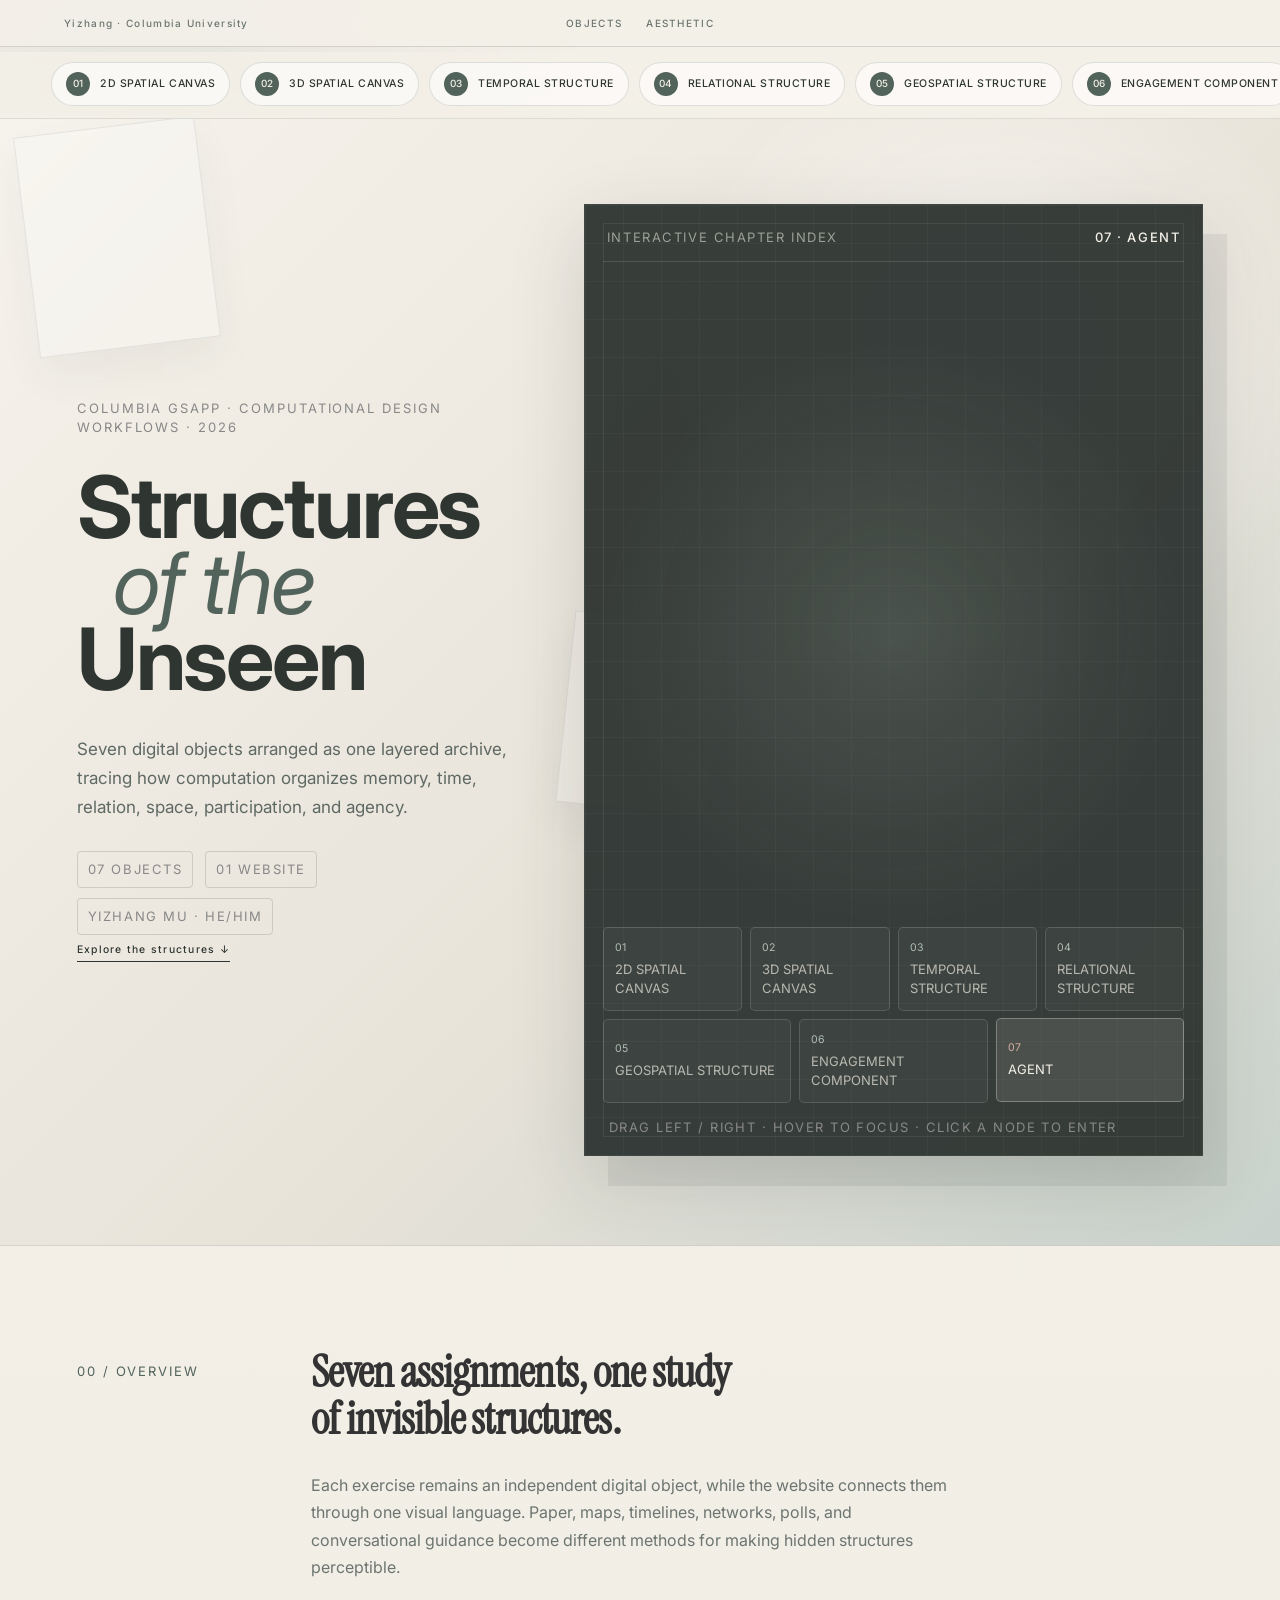
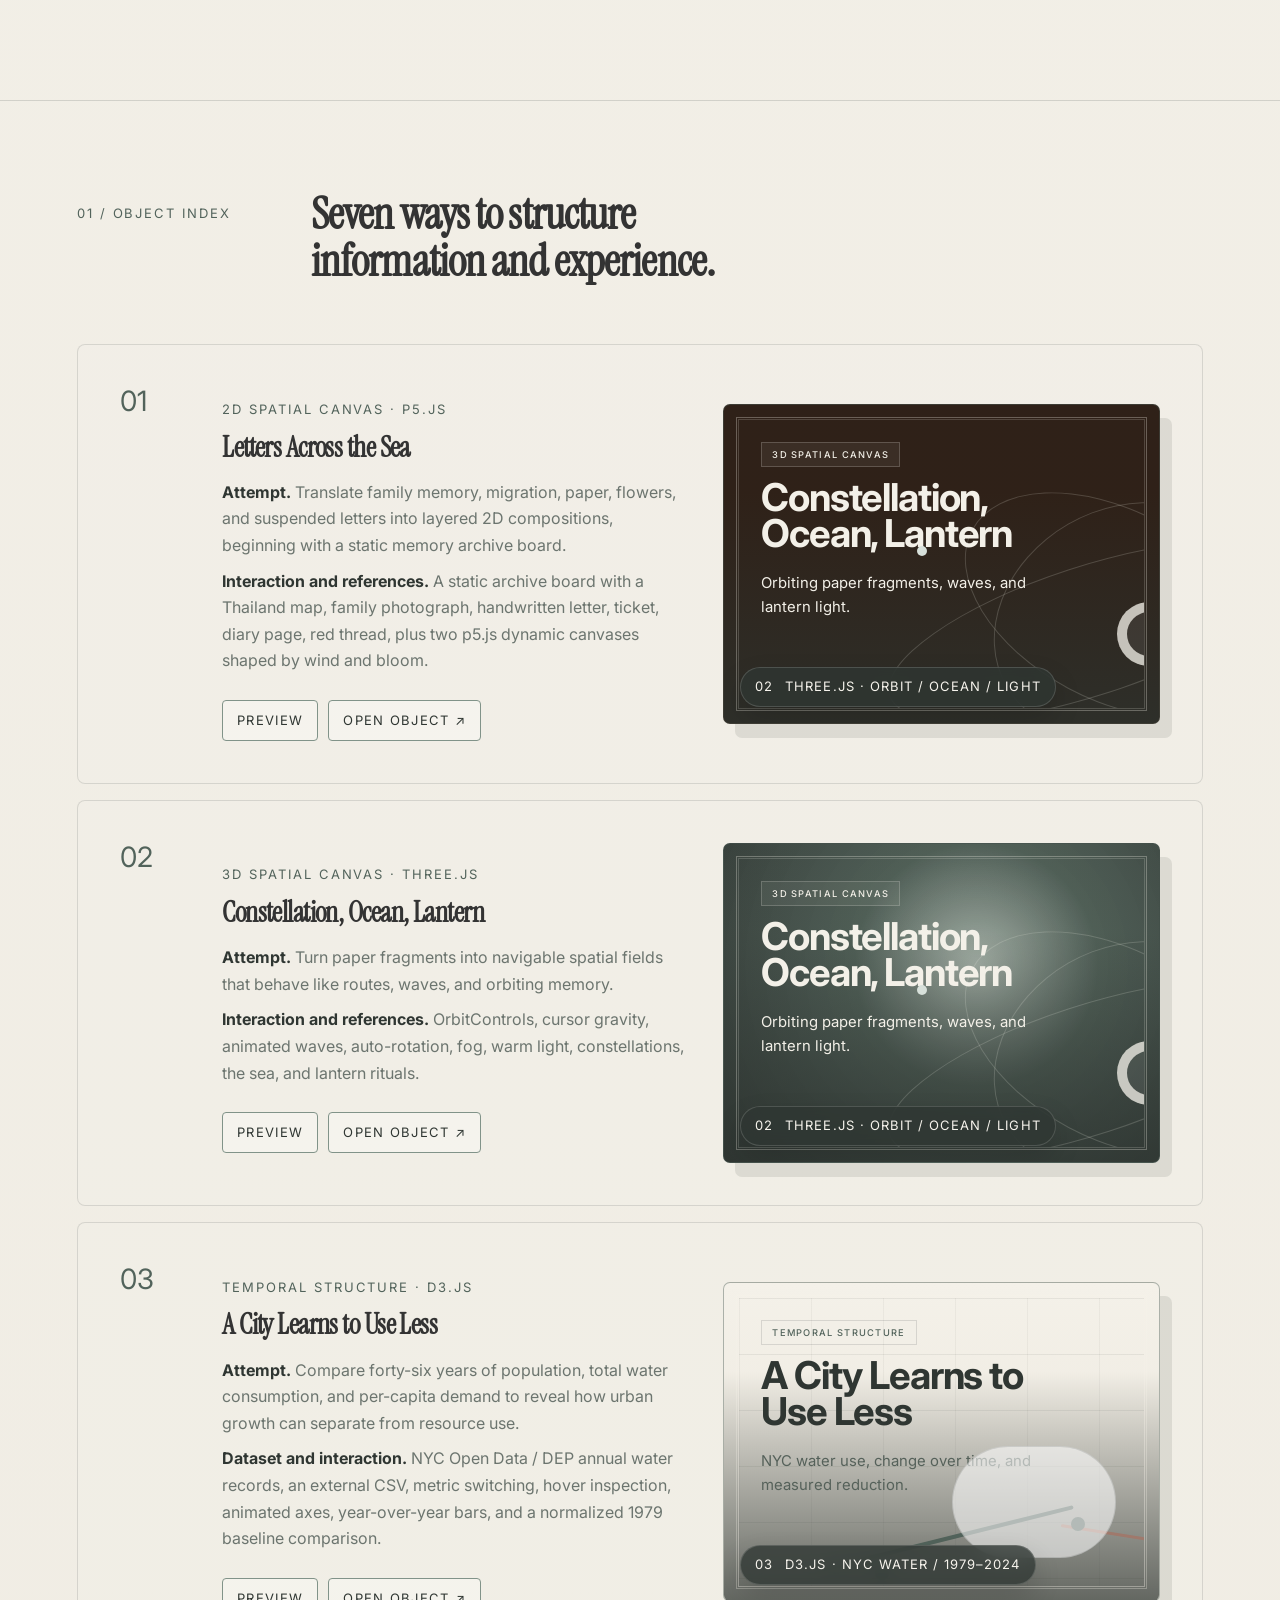
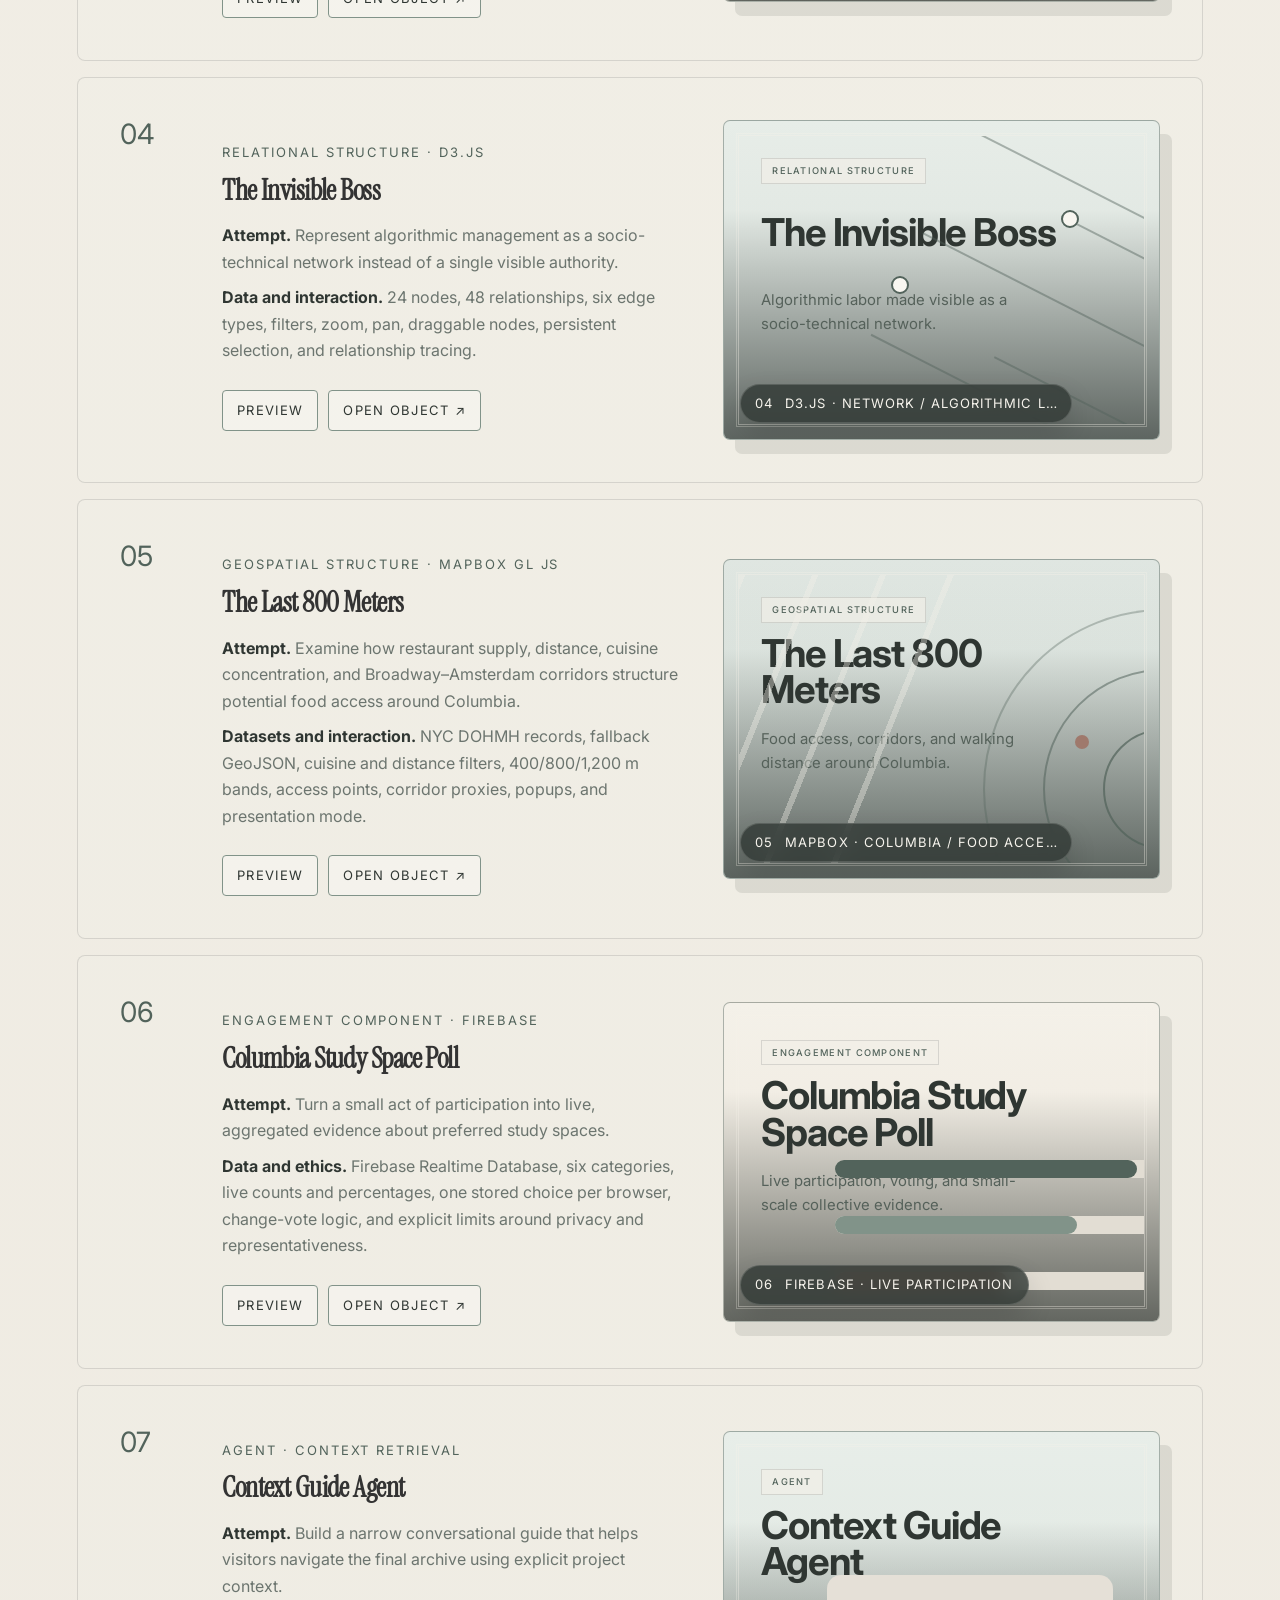
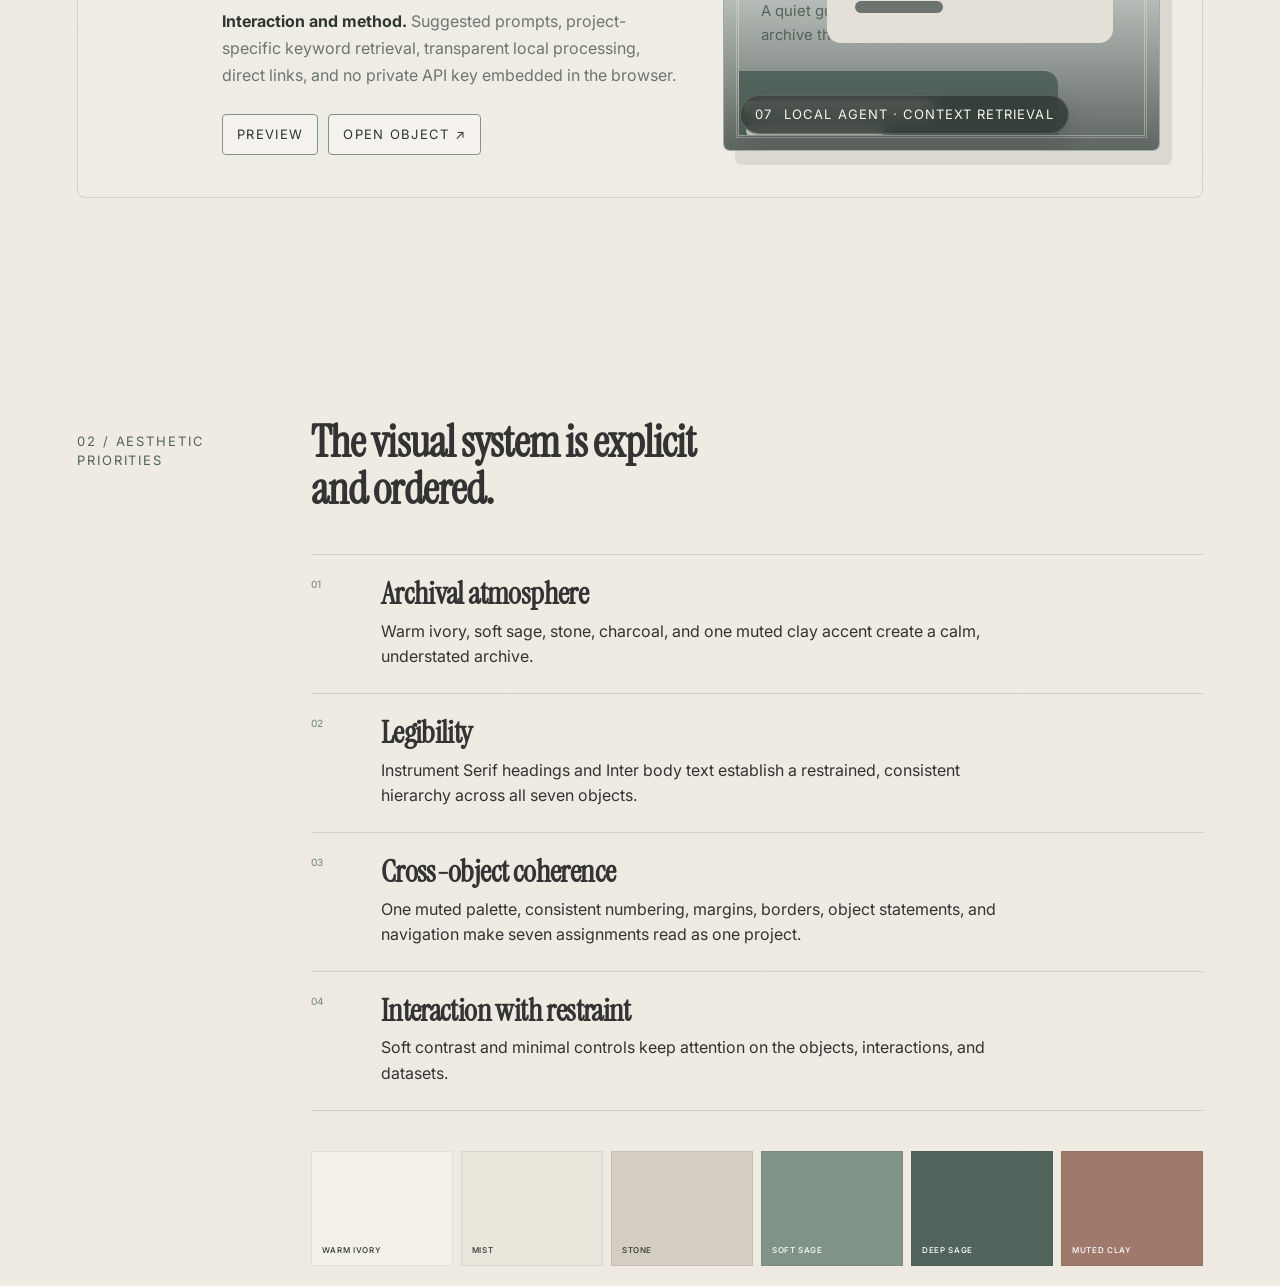
==== commit 8f1e9206: "Add files via upload" ====
--- a/index.html
+++ b/index.html
@@ -32,23 +32,12 @@
    </p>
 </div>
 <header class="topbar">
-<a href="#top">
-    Yizhang Mu
-   </a>
+<a class="site-name" href="#top">Yizhang · Columbia University</a>
 <nav>
-<a href="#objects">
-     Objects
-    </a>
-<a href="#aesthetic">
-     Aesthetic
-    </a>
-<a href="#documentation">
-     Documentation
-    </a>
+<a href="#objects">Objects</a>
+<a href="#aesthetic">Aesthetic</a>
 </nav>
-<a href="https://github.com/ym3178-afk/CWF" rel="noreferrer" target="_blank">
-    Public GitHub ↗
-   </a>
+<span class="institution" aria-hidden="true"></span>
 </header>
 <nav aria-label="Quick links to the seven works" class="top-directory">
 <a href="#object-01"><span>01</span>2D Spatial Canvas</a>
@@ -496,36 +485,6 @@
 </div>
 </div>
 </section>
-<section class="section" id="documentation">
-<p class="index">
-     03 / REPOSITORY
-    </p>
-<div>
-<h2>
-      Code, context, and planning remain visible.
-     </h2>
-<p>
-      The repository is organized by object and includes context-engineering files for style, feature planning, project ideas, content mapping, and agent knowledge.
-     </p>
-<div class="docs">
-<a href="README.md">
-       README.md
-      </a>
-<a href="context/STYLE.md">
-       STYLE.md
-      </a>
-<a href="context/FEATURE_PLAN.md">
-       FEATURE_PLAN.md
-      </a>
-<a href="context/PROJECT_IDEAS.md">
-       PROJECT_IDEAS.md
-      </a>
-<a href="context/AGENT_CONTEXT.md">
-       AGENT_CONTEXT.md
-      </a>
-</div>
-</div>
-</section>
 </main>
 <footer>
 <div>
@@ -538,18 +497,10 @@
 </div>
 <div>
 <small>
-     SUBMISSION
-    </small>
-<a href="https://github.com/ym3178-afk/CWF" target="_blank">
-     Public GitHub repository ↗
-    </a>
-</div>
-<div>
-<small>
      COURSE
     </small>
 <strong>
-     Columbia GSAPP · CDP · 2026
+     Columbia University · GSAPP · CDP · 2026
     </strong>
 </div>
 </footer>
--- a/styles.css
+++ b/styles.css
@@ -1,4 +1,4 @@
-:root{--deep:#0f1715;--paper:#efe2c5;--old:#d7c19b;--ink:#3a2a23;--red:#9b322d;--brass:#a67c3a;--leaf:#425f52;--muted:#cbb891;--line:rgba(239,226,197,.18)}*{box-sizing:border-box}html{scroll-behavior:smooth}body{margin:0;background:linear-gradient(#0f1715,#080b0a);color:var(--paper);font-family:Inter,-apple-system,"Segoe UI",sans-serif}body:before{content:"";position:fixed;inset:0;pointer-events:none;background-image:radial-gradient(circle,rgba(239,226,197,.1) 0 1px,transparent 1.5px);background-size:27px 27px;opacity:.08;z-index:99}.topbar{position:sticky;top:0;z-index:90;display:grid;grid-template-columns:1fr auto 1fr;align-items:center;padding:17px 5vw;background:rgba(9,13,12,.86);backdrop-filter:blur(16px);border-bottom:1px solid rgba(166,124,58,.27);font:500 10px Inter;letter-spacing:.13em;text-transform:uppercase}.topbar a{color:var(--paper);text-decoration:none}.topbar nav{display:flex;gap:24px}.topbar nav a{color:var(--muted)}.topbar>a:last-child{justify-self:end}.hero{min-height:calc(100vh - 52px);padding:78px 6vw 55px;display:flex;flex-direction:column;justify-content:center;background:radial-gradient(circle at 75% 23%,rgba(239,226,197,.5),transparent 23%),radial-gradient(circle at 18% 78%,rgba(155,50,45,.26),transparent 28%),linear-gradient(135deg,#efe2c5,#c5a066 42%,#10231e);color:var(--ink);border-bottom:1px solid var(--brass)}.meta,.index,.type{font:500 10px Inter;letter-spacing:.15em;text-transform:uppercase}.hero h1{font:500 clamp(90px,15vw,210px)/.65 "Instrument Serif";letter-spacing:-.065em;margin:42px 0 55px}.hero h1 em{font-weight:400;color:var(--red)}.hero-bottom{display:grid;grid-template-columns:minmax(0,760px) 1fr;gap:50px;align-items:end}.hero-bottom>p{font:400 clamp(25px,3vw,42px)/1.12 "Instrument Serif";margin:0}.hero-bottom>div{justify-self:end;display:grid;gap:8px;text-align:right;font:500 10px Inter;letter-spacing:.12em}.enter{margin-top:55px;align-self:flex-start;color:var(--ink);text-decoration:none;border-bottom:1px solid var(--ink);padding-bottom:5px;font:500 10px Inter;letter-spacing:.12em}.section{display:grid;grid-template-columns:220px 1fr;gap:50px;padding:105px 6vw;border-bottom:1px solid var(--line)}.index,.type{color:var(--brass)}h2,h3{font-family:"Instrument Serif";font-weight:500}.section h2,.heading h2{font-size:clamp(50px,7vw,105px);line-height:.88;letter-spacing:-.045em;margin:0 0 28px}.section>div>p{max-width:850px;color:var(--muted);font-size:18px;line-height:1.75}.objects{padding:105px 6vw}.heading{display:grid;grid-template-columns:220px 1fr;gap:50px;margin-bottom:50px}.objects article{display:grid;grid-template-columns:75px 1fr minmax(280px,38%);gap:34px;padding:55px 0;border-top:1px solid var(--line);align-items:center}.objects article:last-child{border-bottom:1px solid var(--line)}.objects article>b{align-self:start;color:var(--brass);font:400 40px "Instrument Serif"}.objects h3{font-size:clamp(42px,5vw,73px);line-height:.94;letter-spacing:-.035em;margin:0 0 23px}.objects article>div>p:not(.type){max-width:780px;color:var(--muted);line-height:1.65;margin:9px 0}.objects article>div>p strong{color:var(--paper)}.actions{display:flex;gap:10px;flex-wrap:wrap;margin-top:26px}.actions button,.actions a{border:1px solid rgba(166,124,58,.72);background:transparent;color:var(--paper);padding:10px 14px;text-decoration:none;font:500 10px Inter;letter-spacing:.1em;text-transform:uppercase;cursor:pointer}.actions button:hover,.actions a:hover{background:var(--paper);color:var(--ink)}figure{margin:0;height:290px;border:1px solid rgba(166,124,58,.75);position:relative;overflow:hidden;background:#111a17;box-shadow:15px 17px 0 rgba(0,0,0,.26)}.v2d{background:linear-gradient(135deg,#9fb5b2,#78908c)}.v2d:before{content:"";position:absolute;left:39%;top:-10%;width:105px;height:190px;background:var(--red);border-radius:60% 45%;transform:rotate(25deg);box-shadow:-78px 80px 0 -18px #81272d,88px 75px 0 -22px #aa4039}.v2d i{position:absolute;left:49%;top:45%;height:155px;width:1px;background:var(--ink);box-shadow:-68px 8px 0 var(--ink),70px -3px 0 var(--ink)}.v2d span{position:absolute;bottom:18px;left:18px;color:var(--ink);font:500 9px Inter;letter-spacing:.1em}.v3d{background:radial-gradient(circle at 50% 48%,#e6bc78 0 4%,rgba(166,124,58,.25) 5% 12%,transparent 13%),#0f1715}.v3d:before,.v3d:after{content:"";position:absolute;inset:16%;border:1px solid rgba(239,226,197,.25);border-radius:50%;transform:rotate(18deg)}.v3d:after{inset:27% 10%;transform:rotate(-25deg)}.v3d i,.v3d span{position:absolute;left:48%;top:45%;width:20px;height:13px;background:var(--paper);box-shadow:70px 40px 0 var(--old),-85px 65px 0 var(--paper),35px -65px 0 var(--old),-58px -38px 0 var(--paper)}.v3d span{left:24%;top:30%;transform:rotate(35deg)}.vtime{display:flex;align-items:flex-end;gap:12px;padding:28px;background:#111917}.vtime:before{content:"1923 — 2024";position:absolute;top:18px;left:22px;color:var(--muted);font:500 9px Inter}.vtime i{flex:1;background:var(--brass);height:30%}.vtime i:nth-child(2){height:58%;background:var(--paper)}.vtime i:nth-child(3){height:75%;background:var(--red)}.vtime i:nth-child(4){height:44%;background:var(--leaf)}.vtime i:nth-child(5){height:88%;background:var(--old)}.vnetwork{background:radial-gradient(circle,rgba(155,50,45,.25),transparent 38%),#101715}.vnetwork:before,.vnetwork:after,.vnetwork span{content:"";position:absolute;height:1px;width:60%;left:20%;top:48%;background:rgba(239,226,197,.42);transform:rotate(18deg)}.vnetwork:after{top:62%;transform:rotate(-23deg)}.vnetwork span{left:30%;top:25%;width:55%;transform:rotate(55deg)}.vnetwork i{position:absolute;width:22px;height:22px;border-radius:50%;background:var(--paper)}.vnetwork i:nth-child(1){left:46%;top:42%;width:42px;height:42px;background:var(--red)}.vnetwork i:nth-child(2){left:18%;top:27%}.vnetwork i:nth-child(3){right:18%;top:25%;background:var(--brass)}.vnetwork i:nth-child(4){left:28%;bottom:20%;background:var(--leaf)}.vmap{background:linear-gradient(20deg,rgba(66,95,82,.86),rgba(15,23,21,.96)),repeating-linear-gradient(55deg,transparent 0 22px,rgba(239,226,197,.18) 23px 24px)}.vmap:before,.vmap:after{content:"";position:absolute;border:2px solid var(--brass);border-radius:50%;left:50%;top:50%;transform:translate(-50%,-50%)}.vmap:before{width:145px;height:145px}.vmap:after{width:235px;height:235px;border-color:rgba(239,226,197,.3)}.vmap i{position:absolute;left:52%;top:44%;width:14px;height:14px;border-radius:50%;background:var(--red);box-shadow:55px 65px 0 #e4572e,-75px 48px 0 #276fbf,82px -42px 0 #dca62a,-52px -60px 0 #8a5a44}.vmap span{position:absolute;left:25%;top:-5%;height:115%;width:3px;background:var(--paper);transform:rotate(15deg);opacity:.55}.vpoll{padding:58px 28px 26px;display:grid;gap:17px;background:var(--paper)}.vpoll:before{content:"LIVE RESPONSES";position:absolute;top:20px;left:28px;color:var(--ink);font:500 9px Inter}.vpoll i{display:block;height:23px;background:var(--red);width:82%}.vpoll i:nth-child(2){background:var(--brass);width:63%}.vpoll i:nth-child(3){background:var(--leaf);width:46%}.vpoll i:nth-child(4){background:var(--old);width:29%}.vagent{padding:23px;background:linear-gradient(145deg,#15231e,#0b100e);font-family:Inter}.vagent small{color:var(--brass);letter-spacing:.15em}.vagent p{margin:40px 0 24px;background:var(--paper);color:var(--ink);padding:17px;font-size:12px}.vagent strong{display:block;background:var(--red);padding:14px;font-size:10px}.section ol{list-style:none;padding:0;margin:40px 0}.section li{display:grid;grid-template-columns:55px 1fr;gap:15px;padding:23px 0;border-top:1px solid var(--line)}.section li:last-child{border-bottom:1px solid var(--line)}.section li>span{color:var(--brass);font:500 10px Inter}.section li strong{font:500 31px "Instrument Serif"}.section li p{margin:7px 0 0!important;font-size:16px!important}.palette{display:grid;grid-template-columns:repeat(6,1fr);gap:8px}.palette i{height:115px;background:var(--c);padding:10px;display:flex;align-items:flex-end;color:white;font:500 8px Inter;letter-spacing:.08em}.palette i:nth-child(2),.palette i:nth-child(3){color:var(--ink)}.docs{display:flex;flex-wrap:wrap;gap:18px;margin-top:28px}.docs a{color:var(--paper);text-decoration:none;border-bottom:1px solid var(--brass);padding-bottom:5px;font:500 10px Inter}footer{padding:65px 6vw;background:var(--paper);color:var(--ink);display:grid;grid-template-columns:repeat(3,1fr);gap:25px}footer div{display:grid;gap:8px}footer small{font:500 9px Inter;letter-spacing:.13em}footer strong,footer a{font:500 24px "Instrument Serif";color:var(--ink);text-decoration:none}dialog{width:min(94vw,1400px);height:min(90vh,900px);padding:0;border:1px solid var(--brass);background:var(--deep);color:var(--paper)}dialog::backdrop{background:rgba(4,7,6,.86);backdrop-filter:blur(7px)}dialog header{height:50px;display:flex;justify-content:space-between;align-items:center;padding:0 15px;border-bottom:1px solid rgba(166,124,58,.4);font:500 10px Inter;letter-spacing:.12em;text-transform:uppercase}dialog header button{border:0;background:transparent;color:var(--paper);font-size:29px;cursor:pointer}dialog iframe{width:100%;height:calc(100% - 50px);border:0;background:white}@media(max-width:960px){.topbar{grid-template-columns:1fr auto}.topbar nav{display:none}.hero-bottom,.section,.heading{grid-template-columns:1fr}.hero-bottom>div{justify-self:start;text-align:left}.objects article{grid-template-columns:55px 1fr}.objects figure{grid-column:2}.palette{grid-template-columns:repeat(3,1fr)}footer{grid-template-columns:1fr}}@media(max-width:650px){.topbar>a:last-child{display:none}.hero h1{font-size:82px}.objects article{grid-template-columns:1fr}.objects figure{grid-column:1;height:235px}.palette{grid-template-columns:repeat(2,1fr)}.section h2,.heading h2{font-size:54px}}
+:root{--deep:#0f1715;--paper:#efe2c5;--old:#d7c19b;--ink:#3a2a23;--red:#9b322d;--brass:#a67c3a;--leaf:#425f52;--muted:#cbb891;--line:rgba(239,226,197,.18)}*{box-sizing:border-box}html{scroll-behavior:smooth}body{margin:0;background:linear-gradient(#0f1715,#080b0a);color:var(--paper);font-family:Inter,-apple-system,"Segoe UI",sans-serif}body:before{content:"";position:fixed;inset:0;pointer-events:none;background-image:radial-gradient(circle,rgba(239,226,197,.1) 0 1px,transparent 1.5px);background-size:27px 27px;opacity:.08;z-index:99}.topbar{position:sticky;top:0;z-index:90;display:grid;grid-template-columns:1fr auto 1fr;align-items:center;padding:17px 5vw;background:rgba(9,13,12,.86);backdrop-filter:blur(16px);border-bottom:1px solid rgba(166,124,58,.27);font:500 10px Inter;letter-spacing:.13em;text-transform:uppercase}.topbar a{color:var(--paper);text-decoration:none}.topbar nav{display:flex;gap:24px}.topbar nav a{color:var(--muted)}.topbar>a:last-child{justify-self:end}.hero{min-height:calc(100vh - 52px);padding:78px 6vw 55px;display:flex;flex-direction:column;justify-content:center;background:radial-gradient(circle at 75% 23%,rgba(239,226,197,.5),transparent 23%),radial-gradient(circle at 18% 78%,rgba(155,50,45,.26),transparent 28%),linear-gradient(135deg,#efe2c5,#c5a066 42%,#10231e);color:var(--ink);border-bottom:1px solid var(--brass)}.meta,.index,.type{font:500 10px Inter;letter-spacing:.15em;text-transform:uppercase}.hero h1{font:500 clamp(90px,15vw,210px)/.65 "Instrument Serif";letter-spacing:-.065em;margin:42px 0 55px}.hero h1 em{font-weight:400;color:var(--red)}.hero-bottom{display:grid;grid-template-columns:minmax(0,760px) 1fr;gap:50px;align-items:end}.hero-bottom>p{font:400 clamp(25px,3vw,42px)/1.12 "Instrument Serif";margin:0}.hero-bottom>div{justify-self:end;display:grid;gap:8px;text-align:right;font:500 10px Inter;letter-spacing:.12em}.enter{margin-top:55px;align-self:flex-start;color:var(--ink);text-decoration:none;border-bottom:1px solid var(--ink);padding-bottom:5px;font:500 10px Inter;letter-spacing:.12em}.section{display:grid;grid-template-columns:220px 1fr;gap:50px;padding:105px 6vw;border-bottom:1px solid var(--line)}.index,.type{color:var(--brass)}h2,h3{font-family:"Instrument Serif";font-weight:500}.section h2,.heading h2{font-size:clamp(50px,7vw,105px);line-height:.88;letter-spacing:-.045em;margin:0 0 28px}.section>div>p{max-width:850px;color:var(--muted);font-size:18px;line-height:1.75}.objects{padding:105px 6vw}.heading{display:grid;grid-template-columns:220px 1fr;gap:50px;margin-bottom:50px}.objects article{display:grid;grid-template-columns:75px 1fr minmax(280px,38%);gap:34px;padding:55px 0;border-top:1px solid var(--line);align-items:center}.objects article:last-child{border-bottom:1px solid var(--line)}.objects article>b{align-self:start;color:var(--brass);font:400 40px "Instrument Serif"}.objects h3{font-size:clamp(42px,5vw,73px);line-height:.94;letter-spacing:-.035em;margin:0 0 23px}.objects article>div>p:not(.type){max-width:780px;color:var(--muted);line-height:1.65;margin:9px 0}.objects article>div>p strong{color:var(--paper)}.actions{display:flex;gap:10px;flex-wrap:wrap;margin-top:26px}.actions button,.actions a{border:1px solid rgba(166,124,58,.72);background:transparent;color:var(--paper);padding:10px 14px;text-decoration:none;font:500 10px Inter;letter-spacing:.1em;text-transform:uppercase;cursor:pointer}.actions button:hover,.actions a:hover{background:var(--paper);color:var(--ink)}figure{margin:0;height:290px;border:1px solid rgba(166,124,58,.75);position:relative;overflow:hidden;background:#111a17;box-shadow:15px 17px 0 rgba(0,0,0,.26)}.v2d{background:linear-gradient(135deg,#9fb5b2,#78908c)}.v2d:before{content:"";position:absolute;left:39%;top:-10%;width:105px;height:190px;background:var(--red);border-radius:60% 45%;transform:rotate(25deg);box-shadow:-78px 80px 0 -18px #81272d,88px 75px 0 -22px #aa4039}.v2d i{position:absolute;left:49%;top:45%;height:155px;width:1px;background:var(--ink);box-shadow:-68px 8px 0 var(--ink),70px -3px 0 var(--ink)}.v2d span{position:absolute;bottom:18px;left:18px;color:var(--ink);font:500 9px Inter;letter-spacing:.1em}.v3d{background:radial-gradient(circle at 50% 48%,#e6bc78 0 4%,rgba(166,124,58,.25) 5% 12%,transparent 13%),#0f1715}.v3d:before,.v3d:after{content:"";position:absolute;inset:16%;border:1px solid rgba(239,226,197,.25);border-radius:50%;transform:rotate(18deg)}.v3d:after{inset:27% 10%;transform:rotate(-25deg)}.v3d i,.v3d span{position:absolute;left:48%;top:45%;width:20px;height:13px;background:var(--paper);box-shadow:70px 40px 0 var(--old),-85px 65px 0 var(--paper),35px -65px 0 var(--old),-58px -38px 0 var(--paper)}.v3d span{left:24%;top:30%;transform:rotate(35deg)}.vtime{display:flex;align-items:flex-end;gap:12px;padding:28px;background:#111917}.vtime:before{content:"1923 — 2024";position:absolute;top:18px;left:22px;color:var(--muted);font:500 9px Inter}.vtime i{flex:1;background:var(--brass);height:30%}.vtime i:nth-child(2){height:58%;background:var(--paper)}.vtime i:nth-child(3){height:75%;background:var(--red)}.vtime i:nth-child(4){height:44%;background:var(--leaf)}.vtime i:nth-child(5){height:88%;background:var(--old)}.vnetwork{background:radial-gradient(circle,rgba(155,50,45,.25),transparent 38%),#101715}.vnetwork:before,.vnetwork:after,.vnetwork span{content:"";position:absolute;height:1px;width:60%;left:20%;top:48%;background:rgba(239,226,197,.42);transform:rotate(18deg)}.vnetwork:after{top:62%;transform:rotate(-23deg)}.vnetwork span{left:30%;top:25%;width:55%;transform:rotate(55deg)}.vnetwork i{position:absolute;width:22px;height:22px;border-radius:50%;background:var(--paper)}.vnetwork i:nth-child(1){left:46%;top:42%;width:42px;height:42px;background:var(--red)}.vnetwork i:nth-child(2){left:18%;top:27%}.vnetwork i:nth-child(3){right:18%;top:25%;background:var(--brass)}.vnetwork i:nth-child(4){left:28%;bottom:20%;background:var(--leaf)}.vmap{background:linear-gradient(20deg,rgba(66,95,82,.86),rgba(15,23,21,.96)),repeating-linear-gradient(55deg,transparent 0 22px,rgba(239,226,197,.18) 23px 24px)}.vmap:before,.vmap:after{content:"";position:absolute;border:2px solid var(--brass);border-radius:50%;left:50%;top:50%;transform:translate(-50%,-50%)}.vmap:before{width:145px;height:145px}.vmap:after{width:235px;height:235px;border-color:rgba(239,226,197,.3)}.vmap i{position:absolute;left:52%;top:44%;width:14px;height:14px;border-radius:50%;background:var(--red);box-shadow:55px 65px 0 #e4572e,-75px 48px 0 #276fbf,82px -42px 0 #dca62a,-52px -60px 0 #8a5a44}.vmap span{position:absolute;left:25%;top:-5%;height:115%;width:3px;background:var(--paper);transform:rotate(15deg);opacity:.55}.vpoll{padding:58px 28px 26px;display:grid;gap:17px;background:var(--paper)}.vpoll:before{content:"LIVE RESPONSES";position:absolute;top:20px;left:28px;color:var(--ink);font:500 9px Inter}.vpoll i{display:block;height:23px;background:var(--red);width:82%}.vpoll i:nth-child(2){background:var(--brass);width:63%}.vpoll i:nth-child(3){background:var(--leaf);width:46%}.vpoll i:nth-child(4){background:var(--old);width:29%}.vagent{padding:23px;background:linear-gradient(145deg,#15231e,#0b100e);font-family:Inter}.vagent small{color:var(--brass);letter-spacing:.15em}.vagent p{margin:40px 0 24px;background:var(--paper);color:var(--ink);padding:17px;font-size:12px}.vagent strong{display:block;background:var(--red);padding:14px;font-size:10px}.section ol{list-style:none;padding:0;margin:40px 0}.section li{display:grid;grid-template-columns:55px 1fr;gap:15px;padding:23px 0;border-top:1px solid var(--line)}.section li:last-child{border-bottom:1px solid var(--line)}.section li>span{color:var(--brass);font:500 10px Inter}.section li strong{font:500 31px "Instrument Serif"}.section li p{margin:7px 0 0!important;font-size:16px!important}.palette{display:grid;grid-template-columns:repeat(6,1fr);gap:8px}.palette i{height:115px;background:var(--c);padding:10px;display:flex;align-items:flex-end;color:white;font:500 8px Inter;letter-spacing:.08em}.palette i:nth-child(2),.palette i:nth-child(3){color:var(--ink)}.docs{display:flex;flex-wrap:wrap;gap:18px;margin-top:28px}.docs a{color:var(--paper);text-decoration:none;border-bottom:1px solid var(--brass);padding-bottom:5px;font:500 10px Inter}footer{padding:65px 6vw;background:var(--paper);color:var(--ink);display:grid;grid-template-columns:repeat(2,1fr);gap:25px}footer div{display:grid;gap:8px}footer small{font:500 9px Inter;letter-spacing:.13em}footer strong,footer a{font:500 24px "Instrument Serif";color:var(--ink);text-decoration:none}dialog{width:min(94vw,1400px);height:min(90vh,900px);padding:0;border:1px solid var(--brass);background:var(--deep);color:var(--paper)}dialog::backdrop{background:rgba(4,7,6,.86);backdrop-filter:blur(7px)}dialog header{height:50px;display:flex;justify-content:space-between;align-items:center;padding:0 15px;border-bottom:1px solid rgba(166,124,58,.4);font:500 10px Inter;letter-spacing:.12em;text-transform:uppercase}dialog header button{border:0;background:transparent;color:var(--paper);font-size:29px;cursor:pointer}dialog iframe{width:100%;height:calc(100% - 50px);border:0;background:white}@media(max-width:960px){.topbar{grid-template-columns:1fr auto}.topbar nav{display:none}.hero-bottom,.section,.heading{grid-template-columns:1fr}.hero-bottom>div{justify-self:start;text-align:left}.objects article{grid-template-columns:55px 1fr}.objects figure{grid-column:2}.palette{grid-template-columns:repeat(3,1fr)}footer{grid-template-columns:1fr}}@media(max-width:650px){.topbar>a:last-child{display:none}.hero h1{font-size:82px}.objects article{grid-template-columns:1fr}.objects figure{grid-column:1;height:235px}.palette{grid-template-columns:repeat(2,1fr)}.section h2,.heading h2{font-size:54px}}
 
 /* ================================================================
    ORBITAL LANDING + REFINED TYPOGRAPHY
@@ -324,3 +324,81 @@
   .cover-editorial h4{font-size:1.7rem;}
   .cover-editorial p{font-size:.86rem;line-height:1.5;max-width:24ch;}
 }
+
+
+/* ===== header identity refinement ===== */
+.topbar .site-name,
+.topbar .institution{
+  color:var(--paper);
+  font:400 10px/1 Inter,-apple-system,"Segoe UI",sans-serif;
+  letter-spacing:.14em;
+  text-transform:uppercase;
+  white-space:nowrap;
+}
+.topbar .site-name{justify-self:start;}
+.topbar .institution{justify-self:end;}
+@media(max-width:960px){
+  .topbar{grid-template-columns:1fr 1fr;}
+  .topbar nav{display:none;}
+  .topbar .institution{display:block;}
+}
+@media(max-width:520px){
+  .topbar{padding-left:4vw;padding-right:4vw;}
+  .topbar .site-name,.topbar .institution{font-size:9px;letter-spacing:.1em;}
+}
+
+
+/* Header brand refinement */
+.topbar .site-name{
+  text-transform:none !important;
+  font-weight:400 !important;
+  color:var(--quiet-ink,#2f3632) !important;
+  letter-spacing:.04em !important;
+}
+.topbar .institution{visibility:hidden;}
+
+
+/* final visible header identity */
+.topbar .site-name{
+  color:#2f3632 !important;
+  font-family:Inter,-apple-system,"Segoe UI",sans-serif !important;
+  font-size:10px !important;
+  font-weight:400 !important;
+  line-height:1 !important;
+  letter-spacing:.04em !important;
+  text-transform:none !important;
+  opacity:1 !important;
+  visibility:visible !important;
+}
+
+
+/* final header match: identity uses the same typographic system as the top Objects link */
+.topbar .site-name{
+  font-family:Inter,-apple-system,"Segoe UI",sans-serif !important;
+  font-size:10px !important;
+  font-weight:500 !important;
+  line-height:1 !important;
+  letter-spacing:.13em !important;
+  text-transform:none !important;
+  color:var(--muted) !important;
+}
+
+
+/* exact header typography match with Objects */
+.topbar .site-name{
+  font-family:Inter,-apple-system,"Segoe UI",sans-serif !important;
+  font-size:10px !important;
+  font-weight:500 !important;
+  line-height:normal !important;
+  letter-spacing:.13em !important;
+  color:var(--muted) !important;
+  text-decoration:none !important;
+  text-transform:none !important;
+}
+.topbar nav a{
+  font-family:Inter,-apple-system,"Segoe UI",sans-serif !important;
+  font-size:10px !important;
+  font-weight:500 !important;
+  line-height:normal !important;
+  letter-spacing:.13em !important;
+}
--- a/assets/quiet-theme.css
+++ b/assets/quiet-theme.css
@@ -0,0 +1,431 @@
+/*
+  Unified quiet palette for the final website.
+  Loaded after each object's local stylesheet so the seven exercises retain
+  their layouts and interactions while sharing one restrained visual system.
+*/
+:root{
+  --quiet-paper:#f3f0e8;
+  --quiet-paper-2:#ebe6dc;
+  --quiet-surface:#faf8f3;
+  --quiet-stone:#d4cdc1;
+  --quiet-sage:#819389;
+  --quiet-sage-dark:#52635b;
+  --quiet-clay:#9f796c;
+  --quiet-ink:#2f3632;
+  --quiet-muted:#6c756f;
+  --quiet-line:rgba(47,54,50,.16);
+
+  /* Shared aliases used by the seven object stylesheets */
+  --bg:var(--quiet-paper);
+  --paper:var(--quiet-paper);
+  --paper-strong:var(--quiet-surface);
+  --old:var(--quiet-paper-2);
+  --old-paper:var(--quiet-paper-2);
+  --ink:var(--quiet-ink);
+  --text:var(--quiet-ink);
+  --muted:var(--quiet-muted);
+  --soft:#647069;
+  --deep:var(--quiet-ink);
+  --deep2:#445149;
+  --surface:var(--quiet-surface);
+  --surface-2:var(--quiet-paper-2);
+  --line:var(--quiet-line);
+  --line-strong:rgba(47,54,50,.28);
+  --grid:rgba(47,54,50,.09);
+  --accent:var(--quiet-sage-dark);
+  --accent-soft:#dfe6e1;
+  --brass:var(--quiet-sage);
+  --leaf:var(--quiet-sage-dark);
+  --green:var(--quiet-sage-dark);
+  --teal:#aab8b0;
+  --red:var(--quiet-clay);
+  --flower:#a77e70;
+  --control:#667b70;
+  --data:#82968c;
+  --exchange:#98a9a1;
+  --governance:#aea28f;
+  --collective:#9d8985;
+  --outcome:#a8b0ab;
+  --lime:#b8c4bd;
+  --orange:var(--quiet-clay);
+  --blue:#758c84;
+  --violet:#8f8c91;
+  --yellow:#aaa08d;
+  --rose:#a18783;
+  --white:var(--quiet-surface);
+  --success:#607a6c;
+  --danger:#9b756a;
+  --border:var(--quiet-line);
+  --shadow:0 18px 50px rgba(47,54,50,.12);
+}
+
+html{background:var(--quiet-paper)}
+body{
+  background:
+    radial-gradient(circle at 12% 2%,rgba(129,147,137,.12),transparent 28rem),
+    linear-gradient(180deg,var(--quiet-paper) 0%,#eeeae1 100%) !important;
+  color:var(--quiet-ink) !important;
+}
+body::before{
+  opacity:.045 !important;
+  mix-blend-mode:multiply !important;
+  background-image:radial-gradient(circle,rgba(47,54,50,.20) 0 1px,transparent 1.35px) !important;
+  background-size:31px 31px !important;
+}
+
+a{color:var(--quiet-sage-dark)}
+
+/* Shared navigation */
+.topbar,.nav,.site-header,body>header{
+  background:rgba(243,240,232,.91) !important;
+  color:var(--quiet-ink) !important;
+  border-color:var(--quiet-line) !important;
+  box-shadow:none !important;
+  backdrop-filter:blur(16px) !important;
+}
+.topbar a,.topbar nav a,.nav a,.nav strong,.site-header,.site-header a,body>header a,
+.brand,.course,.author{color:var(--quiet-ink) !important}
+.topbar nav a,.course span{color:var(--quiet-muted) !important}
+
+/* Root portfolio */
+body>.topbar + main .hero,
+body>main#top .hero{
+  color:var(--quiet-ink) !important;
+  background:
+    radial-gradient(circle at 78% 22%,rgba(255,255,255,.58),transparent 25%),
+    linear-gradient(135deg,#f6f3ec 0%,#e8e3d9 58%,#c8d2cc 100%) !important;
+  border-color:var(--quiet-line) !important;
+}
+body>main#top .hero h1 em{color:var(--quiet-sage-dark) !important}
+body>main#top .enter{color:var(--quiet-ink) !important;border-color:var(--quiet-ink) !important}
+body>main#top .index,body>main#top .type{color:var(--quiet-sage-dark) !important}
+body>main#top .section,
+body>main#top .objects article{border-color:var(--quiet-line) !important}
+body>main#top .section>div>p,
+body>main#top .objects article>div>p:not(.type){color:var(--quiet-muted) !important}
+body>main#top .objects article>div>p strong{color:var(--quiet-ink) !important}
+body>main#top .objects article>b{color:var(--quiet-sage-dark) !important}
+body>main#top .actions button,
+body>main#top .actions a{
+  border-color:var(--quiet-sage) !important;
+  color:var(--quiet-ink) !important;
+  background:rgba(255,255,255,.28) !important;
+}
+body>main#top .actions button:hover,
+body>main#top .actions a:hover{background:var(--quiet-sage-dark) !important;color:var(--quiet-surface) !important}
+body>main#top figure{
+  border-color:rgba(82,99,91,.45) !important;
+  box-shadow:12px 14px 0 rgba(47,54,50,.11) !important;
+}
+body>main#top .v2d{background:linear-gradient(135deg,#c9d3cd,#aab8b0) !important}
+body>main#top .v2d::before{background:var(--quiet-clay) !important;box-shadow:-78px 80px 0 -18px #8d6d63,88px 75px 0 -22px #b08b7d !important}
+body>main#top .v3d{background:radial-gradient(circle at 50% 48%,#d8cbb6 0 4%,rgba(129,147,137,.22) 5% 12%,transparent 13%),#34413b !important}
+body>main#top .vtime{background:#e6e8e3 !important}
+body>main#top .vtime i{background:#87998f !important}
+body>main#top .vtime i:nth-child(2){background:#c4cec8 !important}
+body>main#top .vtime i:nth-child(3){background:#9f796c !important}
+body>main#top .vtime i:nth-child(4){background:#52635b !important}
+body>main#top .vtime i:nth-child(5){background:#b3aa9c !important}
+body>main#top .vnetwork{background:radial-gradient(circle,rgba(159,121,108,.18),transparent 38%),#34413b !important}
+body>main#top .vmap{background:linear-gradient(20deg,rgba(82,99,91,.84),rgba(47,54,50,.96)),repeating-linear-gradient(55deg,transparent 0 22px,rgba(243,240,232,.16) 23px 24px) !important}
+body>main#top .vpoll{background:var(--quiet-surface) !important}
+body>main#top .vpoll i{background:#52635b !important}
+body>main#top .vpoll i:nth-child(2){background:#7f9187 !important}
+body>main#top .vpoll i:nth-child(3){background:#9f796c !important}
+body>main#top .vpoll i:nth-child(4){background:#b0a797 !important}
+body>main#top .vagent{background:linear-gradient(145deg,#52635b,#34413b) !important}
+body>main#top .vagent p{background:var(--quiet-surface) !important;color:var(--quiet-ink) !important}
+body>main#top .vagent strong{background:var(--quiet-clay) !important;color:var(--quiet-surface) !important}
+body>main#top .palette i{border:1px solid rgba(47,54,50,.09)}
+body>main#top .docs a{color:var(--quiet-ink) !important;border-color:var(--quiet-sage) !important}
+body>footer{background:#dfe5e0 !important;color:var(--quiet-ink) !important}
+body>footer strong,body>footer a{color:var(--quiet-ink) !important}
+dialog{background:var(--quiet-surface) !important;color:var(--quiet-ink) !important;border-color:var(--quiet-sage) !important}
+dialog header{background:var(--quiet-paper) !important;color:var(--quiet-ink) !important;border-color:var(--quiet-line) !important}
+dialog header button{color:var(--quiet-ink) !important}
+
+/* 2D and 3D spatial canvas shells */
+.nav + .hero{
+  color:var(--quiet-ink) !important;
+  background:
+    radial-gradient(circle at 72% 24%,rgba(255,255,255,.58),transparent 24%),
+    linear-gradient(135deg,#f5f2eb 0%,#e4dfd5 64%,#c7d1cb 100%) !important;
+  border-color:var(--quiet-line) !important;
+}
+.canvas-section{border-color:var(--quiet-line) !important}
+.canvas-section aside{border-color:var(--quiet-sage) !important}
+.canvas-section aside span{color:var(--quiet-sage-dark) !important}
+.canvas-section aside p,.statement p{color:var(--quiet-muted) !important}
+.canvas-box{
+  border-color:rgba(82,99,91,.55) !important;
+  background:#34413b !important;
+  box-shadow:14px 16px 0 rgba(47,54,50,.10),0 32px 90px rgba(47,54,50,.12) !important;
+}
+.statement{background:rgba(129,147,137,.08) !important;border-color:var(--quiet-sage) !important}
+
+/* Temporal structure */
+.project-intro,.overview,.visual-section{border-color:var(--quiet-line) !important}
+.project-title span{-webkit-text-stroke-color:var(--quiet-sage-dark) !important}
+.d3-canvas,.important-note,.csv-modification{
+  background:rgba(250,248,243,.92) !important;
+  border-color:var(--quiet-line) !important;
+  box-shadow:0 20px 58px rgba(47,54,50,.08) !important;
+}
+.important-note{box-shadow:inset 5px 0 0 var(--quiet-clay) !important}
+.csv-modification{box-shadow:inset 5px 0 0 var(--quiet-sage) !important}
+.tooltip{background:var(--quiet-ink) !important;color:var(--quiet-surface) !important}
+
+/* Relational structure */
+.viz-shell{
+  background:rgba(250,248,243,.92) !important;
+  border-color:var(--quiet-line) !important;
+  box-shadow:0 30px 75px rgba(47,54,50,.12) !important;
+}
+.control-panel,.detail-panel{background:rgba(243,240,232,.97) !important;color:var(--quiet-ink) !important}
+.canvas-wrap{background:#34413b !important}
+.canvas-wrap::before{background-image:linear-gradient(rgba(243,240,232,.045) 1px,transparent 1px),linear-gradient(90deg,rgba(243,240,232,.045) 1px,transparent 1px) !important}
+.filter-button,.panel-actions button,.connection-item{
+  background:rgba(255,255,255,.32) !important;
+  color:var(--quiet-ink) !important;
+  border-color:var(--quiet-line) !important;
+}
+.filter-button:hover,.panel-actions button:hover{background:rgba(129,147,137,.14) !important;color:var(--quiet-ink) !important}
+.node-label{fill:#f3f0e8 !important;stroke:#34413b !important}
+.canvas-note{color:rgba(243,240,232,.58) !important}
+.tooltip.visible,.tooltip{border-color:rgba(243,240,232,.18) !important}
+
+/* Geospatial structure */
+.panel{background:rgba(243,240,232,.93) !important;border-color:rgba(255,255,255,.68) !important;box-shadow:var(--shadow) !important}
+.source-badge{background:rgba(255,255,255,.38) !important}
+.mode-button,select,.text-button,#campus-view,#district-view,#presentation-mode{
+  border-color:var(--quiet-line) !important;
+}
+
+/* Engagement component */
+.poll-card{background:var(--quiet-surface) !important;border-color:var(--quiet-sage-dark) !important;box-shadow:10px 10px 0 rgba(82,99,91,.42) !important}
+.vote-option{background:var(--quiet-surface) !important;color:var(--quiet-ink) !important}
+.vote-option:hover:not(:disabled){background:var(--quiet-sage) !important;color:var(--quiet-surface) !important}
+.vote-option.selected{background:var(--quiet-sage-dark) !important;color:var(--quiet-surface) !important}
+.result-track{background:#e4e0d7 !important}
+.result-track span{background:var(--quiet-sage) !important}
+
+/* Agent */
+.layout aside{border-color:var(--quiet-sage) !important}
+.layout aside p,.hero>p:last-child,.method p{color:var(--quiet-muted) !important}
+.layout aside li{border-color:var(--quiet-line) !important;background:rgba(255,255,255,.24) !important}
+.chat{background:rgba(250,248,243,.78) !important;border-color:var(--quiet-sage) !important;box-shadow:14px 16px 0 rgba(47,54,50,.10) !important}
+.messages .bot{background:var(--quiet-surface) !important;color:var(--quiet-ink) !important;border:1px solid var(--quiet-line)}
+.messages .user{background:var(--quiet-sage-dark) !important;color:var(--quiet-surface) !important}
+.messages .bot a{color:var(--quiet-sage-dark) !important}
+.prompts button{color:var(--quiet-ink) !important;border-color:var(--quiet-line) !important;background:rgba(255,255,255,.3) !important}
+form{border-color:var(--quiet-line) !important}
+form input{background:var(--quiet-surface) !important;border-color:var(--quiet-line) !important;color:var(--quiet-ink) !important}
+form button{background:var(--quiet-sage-dark) !important;color:var(--quiet-surface) !important}
+.method>div{background:var(--quiet-line) !important;border-color:var(--quiet-line) !important}
+.method article{background:var(--quiet-surface) !important}
+
+@media (prefers-reduced-motion: reduce){
+  *,*::before,*::after{animation-duration:.01ms !important;animation-iteration-count:1 !important;transition-duration:.01ms !important}
+}
+
+
+/* ================================================================
+   Final site typography — one system across all seven digital objects
+   ================================================================ */
+:root{
+  --font-heading:"Instrument Serif", serif;
+  --font-body:Inter,-apple-system,"Segoe UI",sans-serif;
+  --type-h1:64px;
+  --type-h2:40px;
+  --type-h3:24px;
+  --type-body:16px;
+  --type-caption:13px;
+}
+
+*,*::before,*::after{
+  font-family:var(--font-body) !important;
+}
+html,body{
+  font-family:var(--font-body) !important;
+  font-size:var(--type-body) !important;
+  font-weight:400 !important;
+  line-height:1.6 !important;
+}
+body{color:#333 !important;}
+
+h1,h2,h3,
+.hero h1,.project-title,.title-panel h1,.title-panel h2,
+.popup h3,.method h3,.section li strong,footer strong,footer a{
+  font-family:var(--font-heading) !important;
+  font-weight:700 !important;
+  line-height:1.1 !important;
+  letter-spacing:-.02em !important;
+}
+h1,.hero h1,.project-title{font-size:var(--type-h1) !important;}
+h2,.section h2,.heading h2,.title-panel h2,.layout aside h2{font-size:var(--type-h2) !important;}
+h3,.objects h3,.method h3,.popup h3{font-size:var(--type-h3) !important;}
+
+p,li,button,input,select,textarea,label,a{
+  font-family:var(--font-body) !important;
+  font-size:var(--type-body);
+  font-weight:400;
+  line-height:1.6;
+}
+p{max-width:65ch;}
+small,figcaption,.caption,.meta,.index,.type,.label,.eyebrow,
+.status-indicator,.legend-focus,.popup-kicker,.source-badge,.course span,
+.site-header,.topbar,.nav,.sphere-heading,.sphere-hint,.sphere-labels button,
+.hero-facts,.actions a,.actions button,.docs a,footer small,dialog header,
+.canvas-note,.input-hint,.project-meta,.project-subtitle{
+  font-family:var(--font-body) !important;
+  font-size:var(--type-caption) !important;
+  font-weight:400 !important;
+  line-height:1.45 !important;
+  color:#888 !important;
+}
+button,input,select,textarea{font-family:var(--font-body) !important;}
+code,pre,kbd,samp{font-family:var(--font-body) !important;}
+svg text{font-family:var(--font-body) !important;}
+
+@media(max-width:720px){
+  h1,.hero h1,.project-title{font-size:48px !important;}
+  h2,.section h2,.heading h2,.title-panel h2,.layout aside h2{font-size:34px !important;}
+}
+
+
+/* ================================================================
+   FINAL LAYOUT REFINEMENT — STRUCTURES OF THE UNSEEN
+   Responsive typography and separated chapter/object navigation.
+   ================================================================ */
+:root{
+  --type-h1:clamp(52px,6vw,72px);
+  --type-h2:clamp(34px,4vw,44px);
+  --type-h3:clamp(22px,2.3vw,28px);
+  --type-body:16px;
+  --type-caption:13px;
+}
+
+h1,.hero h1,.project-title{
+  font-size:var(--type-h1) !important;
+  line-height:1.08 !important;
+  letter-spacing:-.02em !important;
+}
+h2,.section h2,.heading h2,.title-panel h2,.layout aside h2{
+  font-size:var(--type-h2) !important;
+  line-height:1.08 !important;
+}
+h3,.objects h3,.method h3,.popup h3{
+  font-size:var(--type-h3) !important;
+  line-height:1.12 !important;
+}
+p,li,button,input,select,textarea,label,a{
+  font-size:var(--type-body);
+  line-height:1.6;
+}
+
+/* The landing title has its own three-line display rhythm. */
+body>main#top .orbital-hero h1{
+  font-size:clamp(58px,7.2vw,86px) !important;
+  line-height:.88 !important;
+  letter-spacing:-.025em !important;
+  width:min-content;
+}
+body>main#top .orbital-hero h1 em{
+  padding-left:.42em;
+  font-weight:400 !important;
+}
+body>main#top .hero-copy{max-width:690px;}
+body>main#top .hero-statement{
+  max-width:58ch;
+  font-size:17px !important;
+  line-height:1.68 !important;
+}
+body>main#top .hero-facts{gap:10px 12px;}
+body>main#top .hero-facts span{
+  padding:8px 10px;
+  border:1px solid rgba(47,54,50,.16);
+  border-radius:4px;
+}
+
+/* Seven chapter controls are discrete tiles, not one continuous strip. */
+body>main#top .sphere-labels{
+  grid-template-columns:repeat(4,minmax(0,1fr));
+  gap:8px;
+  padding:10px 0 2px;
+  border:0 !important;
+}
+body>main#top .sphere-labels button{
+  min-height:70px;
+  padding:12px 11px;
+  border:1px solid rgba(243,240,232,.15) !important;
+  border-radius:5px;
+  background:rgba(243,240,232,.035) !important;
+  color:rgba(243,240,232,.68) !important;
+  text-align:left;
+}
+body>main#top .sphere-labels button span{
+  margin-bottom:5px;
+  color:#aebdb5 !important;
+}
+body>main#top .sphere-labels button:hover,
+body>main#top .sphere-labels button.is-active{
+  background:rgba(243,240,232,.11) !important;
+  border-color:rgba(243,240,232,.32) !important;
+  color:#f3f0e8 !important;
+}
+body>main#top .sphere-labels button.is-active span{color:#d7b0a3 !important;}
+
+/* The object index is also separated into readable editorial cards. */
+body>main#top .objects{padding-top:clamp(68px,7vw,96px);}
+body>main#top .objects .heading{margin-bottom:30px;}
+body>main#top .objects article{
+  margin:0 0 16px;
+  padding:clamp(28px,3.4vw,42px);
+  border:1px solid rgba(47,54,50,.14) !important;
+  border-radius:8px;
+  background:rgba(250,248,243,.055);
+  align-items:center;
+}
+body>main#top .objects article:last-child{border-bottom:1px solid rgba(47,54,50,.14) !important;}
+body>main#top .objects article>b{
+  font-size:28px !important;
+  line-height:1;
+}
+body>main#top .objects h3{margin-bottom:16px;}
+body>main#top .objects article>div>p:not(.type){
+  max-width:62ch;
+  font-size:16px !important;
+  line-height:1.66 !important;
+}
+body>main#top .project-cover{
+  border-radius:7px;
+}
+body>main#top .actions button,
+body>main#top .actions a{
+  border-radius:4px;
+  padding:10px 14px;
+}
+
+/* Shared section geometry follows the refined scale. */
+body>main#top .section,
+body>main#top .objects{
+  padding-left:clamp(24px,6vw,96px);
+  padding-right:clamp(24px,6vw,96px);
+}
+body>main#top .section h2,
+body>main#top .heading h2{max-width:22ch;}
+body>main#top .section>div>p{max-width:65ch;}
+
+@media(max-width:900px){
+  body>main#top .sphere-labels{grid-template-columns:repeat(2,minmax(0,1fr));}
+  body>main#top .objects article{padding:28px;}
+}
+@media(max-width:620px){
+  body>main#top .orbital-hero h1{font-size:clamp(48px,15vw,64px) !important;}
+  body>main#top .sphere-labels{gap:7px;}
+  body>main#top .sphere-labels button{min-height:64px;padding:10px;}
+  body>main#top .objects article{padding:22px;}
+  h1,.hero h1,.project-title{font-size:48px !important;}
+  h2,.section h2,.heading h2,.title-panel h2,.layout aside h2{font-size:32px !important;}
+  h3,.objects h3,.method h3,.popup h3{font-size:22px !important;}
+}
